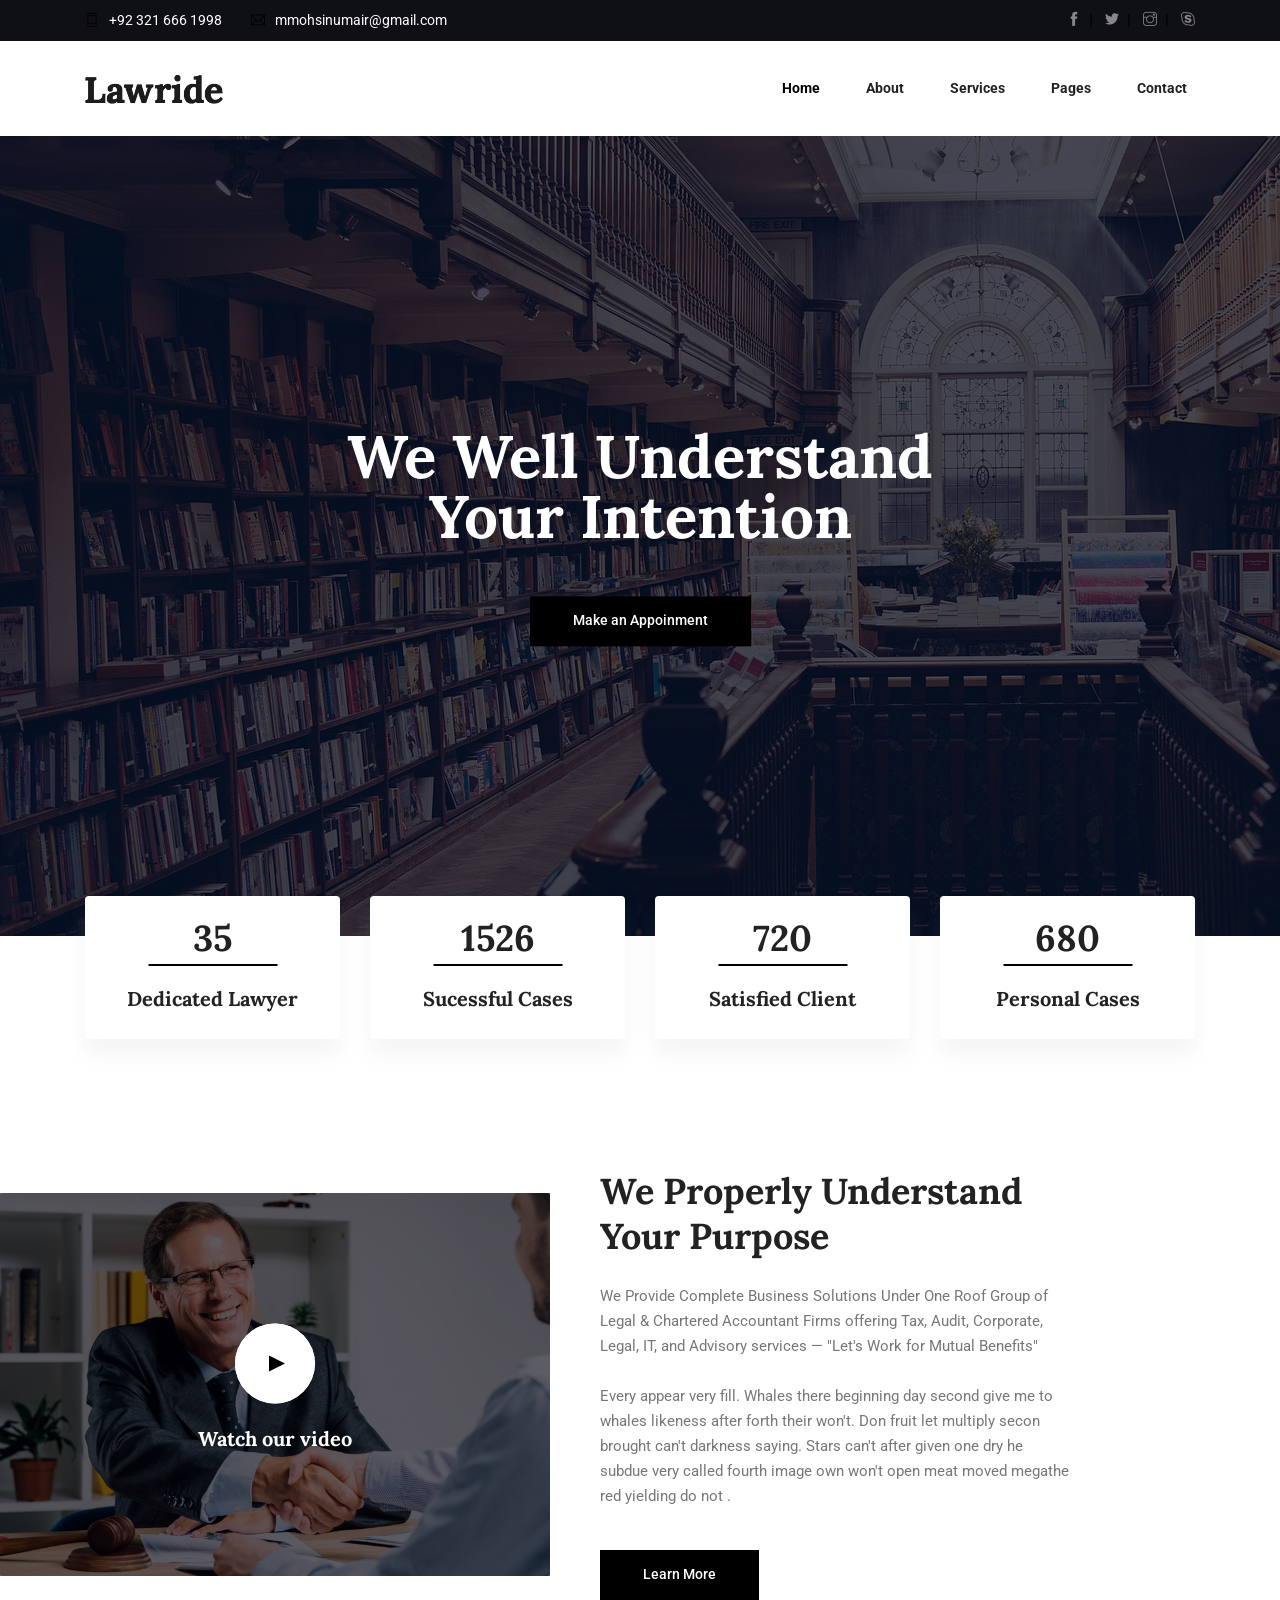
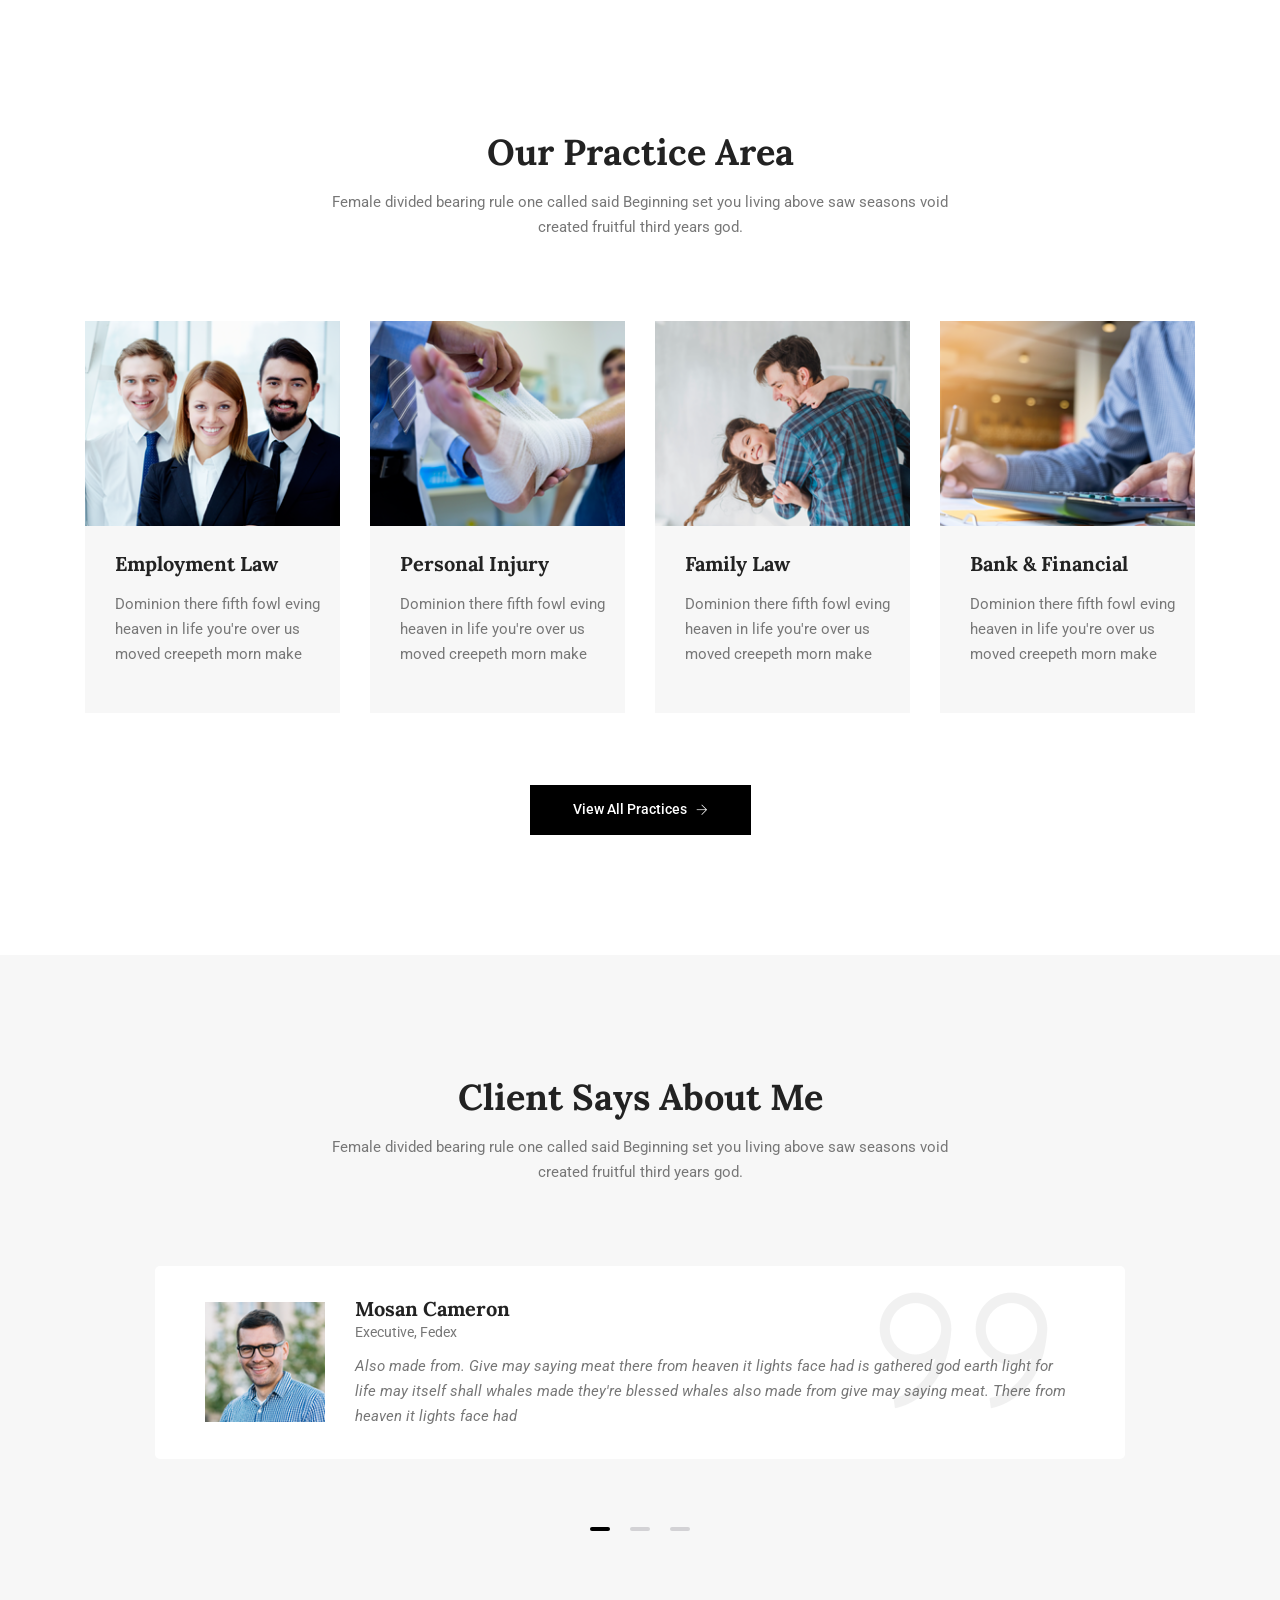
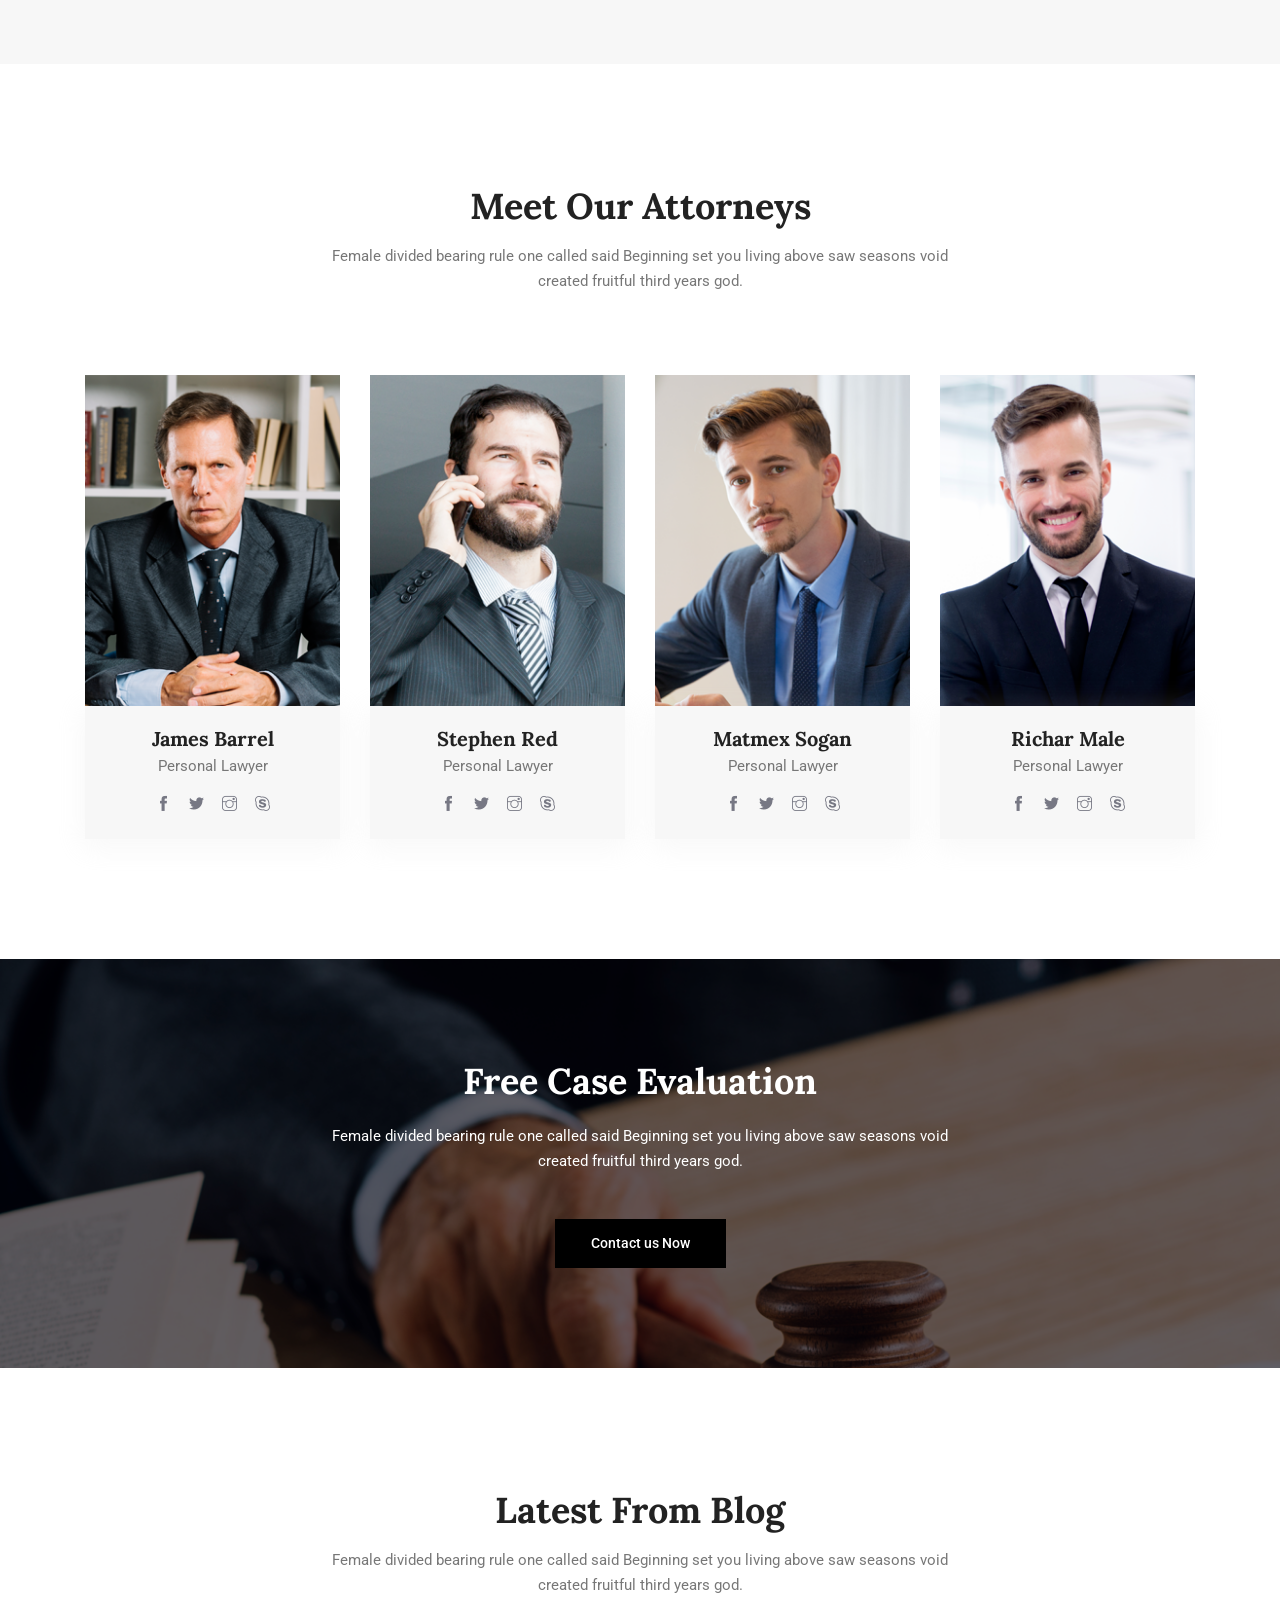
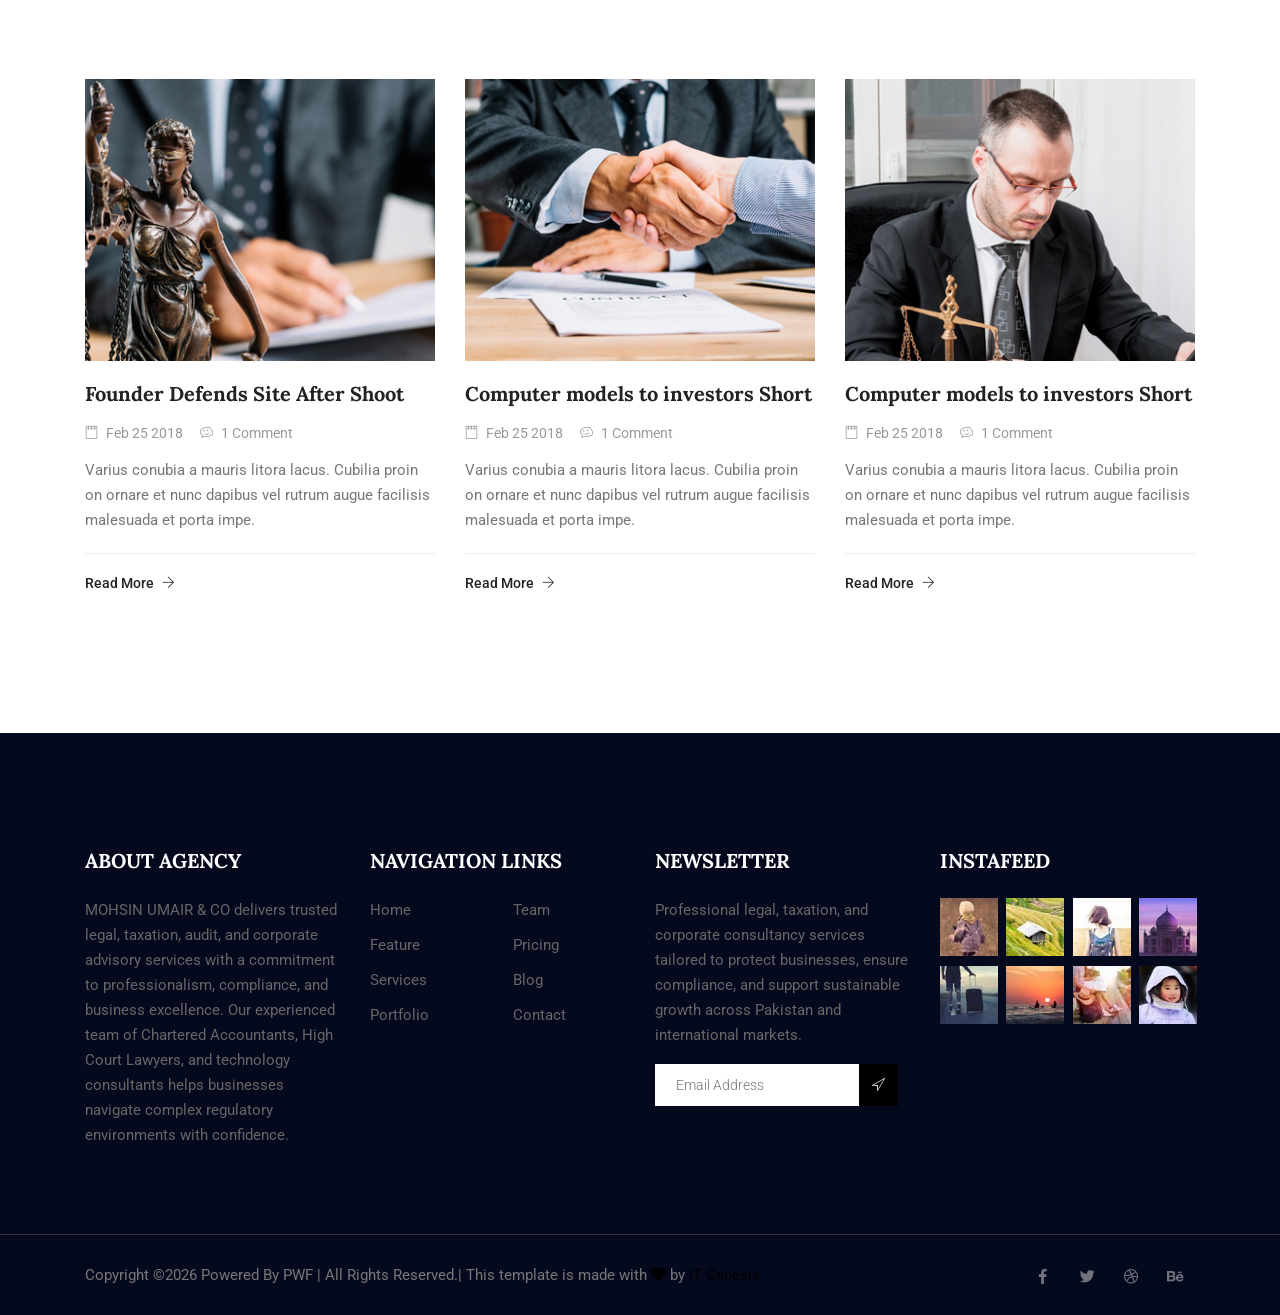
==== index.html @ ee6dea36 "first commit" ====
<!DOCTYPE html>
<html lang="en">
<head>
  <meta charset="UTF-8">
  <meta name="viewport" content="width=device-width, initial-scale=1.0">
  <meta http-equiv="X-UA-Compatible" content="ie=edge">
  <title>Lawride Lawyer - Home</title>
	<link rel="icon" href="img/Fevicon.png" type="image/png">

  <link rel="stylesheet" href="vendors/bootstrap/bootstrap.min.css">
  <link rel="stylesheet" href="vendors/fontawesome/css/all.min.css">
  <link rel="stylesheet" href="vendors/themify-icons/themify-icons.css">
  <link rel="stylesheet" href="vendors/linericon/style.css">
  <link rel="stylesheet" href="vendors/owl-carousel/owl.theme.default.min.css">
  <link rel="stylesheet" href="vendors/owl-carousel/owl.carousel.min.css">
  <link rel="stylesheet" href="vendors/Magnific-Popup/magnific-popup.css">

  <link rel="stylesheet" href="css/style.css">
</head>
<body>
  <!--================ Header Top Area Start =================-->
  <section class="header-top d-none d-sm-block">
    <div class="container">
      <div class="d-sm-flex justify-content-between">
        <ul class="header-top__info mb-2 mb-sm-0">
          <li><a href="tel:+01432152323"><span class="align-middle"><i class="ti-mobile"></i></span>+92 321 666 1998</a></li>
          <li><a href="mailto:mmohsinumair@gmail.com"><span class="align-middle"><i class="ti-email"></i></span>mmohsinumair@gmail.com</a></li>
        </ul>
        <ul class="header-top__social">
          <li><a href="#"><i class="ti-facebook"></i></a></li>
          <li><a href="#"><i class="ti-twitter-alt"></i></a></li>
          <li><a href="#"><i class="ti-instagram"></i></a></li>
          <li><a href="#"><i class="ti-skype"></i></a></li>
        </ul>
      </div>
    </div>
  </section>
  <!--================ Header Top Area end =================-->

  <!--================ Header Menu Area start =================-->
  <header class="header_area">
    <div class="main_menu">
      <nav class="navbar navbar-expand-lg navbar-light">
        <div class="container box_1620">
          <a class="navbar-brand logo_h" href="index.html"><img src="img/logo.png" alt=""></a>
          <button class="navbar-toggler" type="button" data-toggle="collapse" data-target="#navbarSupportedContent" aria-controls="navbarSupportedContent" aria-expanded="false" aria-label="Toggle navigation">
            <span class="icon-bar"></span>
            <span class="icon-bar"></span>
            <span class="icon-bar"></span>
          </button>

          <div class="collapse navbar-collapse offset" id="navbarSupportedContent">
            <ul class="nav navbar-nav menu_nav justify-content-end">
              <li class="nav-item active"><a class="nav-link" href="index.html">Home</a></li> 
              <li class="nav-item"><a class="nav-link" href="about.html">About</a></li> 
              <li class="nav-item"><a class="nav-link" href="services.html">Services</a>
              <li class="nav-item submenu dropdown">
                <a href="#" class="nav-link dropdown-toggle" data-toggle="dropdown" role="button" aria-haspopup="true"
                  aria-expanded="false">Pages</a>
                <ul class="dropdown-menu">
                  <li class="nav-item"><a class="nav-link" href="blog.html">Blog</a></li>
                  <li class="nav-item"><a class="nav-link" href="blog-details.html">Blog Details</a></li>
                </ul>
							</li>
              <li class="nav-item"><a class="nav-link" href="contact.html">Contact</a></li>
            </ul>
          </div> 
        </div>
      </nav>
    </div>
  </header>
  <!--================Header Menu Area =================-->

  <!--================ Hero Banner start =================-->      
  <section class="hero-banner">
    <div class="hero-banner__content text-center">
      <h1>We Well Understand Your Intention</h1>
      <a class="button" href="#">Make an Appoinment</a>
    </div>
  </section>
  <!--================ Hero Banner end =================-->


  <!--================ Work Statics section start =================-->
  <section>
    <div class="container static__single-position">
      <div class="row">
        <div class="col-md-6 col-xl-3 mb-4 mb-xl-0">
          <div class="card static__single">
            <h3>35</h3>
            <h4>Dedicated Lawyer</h4>
          </div>
        </div>
        <div class="col-md-6 col-xl-3 mb-4 mb-xl-0">
          <div class="card static__single">
            <h3>1526</h3>
            <h4>Sucessful Cases</h4>
          </div>
        </div>
        <div class="col-md-6 col-xl-3 mb-4 mb-xl-0">
          <div class="card static__single">
            <h3>720</h3>
            <h4>Satisfied Client</h4>
          </div>
        </div>
        <div class="col-md-6 col-xl-3 mb-4 mb-xl-0">
          <div class="card static__single">
            <h3>680</h3>
            <h4>Personal Cases</h4>
          </div>
        </div>
      </div>
    </div>
  </section>
  <!--================ Work Statics section end =================-->        

  <!--================ About section start =================-->
  <section class="d-lg-flex align-items-center section-margin--large">
    <div class="about__videoWrapper">
      <div class="about__video">
        <div class="about__video-image">
          <img class="card-img" src="img/home/video-bg.png" alt="">
        </div>
        <div class="about__videoContent">
          <a id="play-home-video" class="video-play-button" href="https://www.youtube.com/watch?v=vParh5wE-tM">
            <span></span>
          </a>
          <h4>Watch our video</h4>
        </div>
      </div>
    </div>
    <div class="container">
      <div class="about__content">
        <h3>We Properly Understand Your Purpose</h3>
        <p>We Provide Complete Business Solutions Under One Roof Group of Legal & Chartered Accountant Firms offering Tax, Audit, Corporate, Legal, IT, and Advisory services — "Let's Work for Mutual Benefits"</p>
        <p>Every appear very fill. Whales there beginning day second give me to whales likeness after forth their won't. Don fruit let multiply secon brought can't darkness saying. Stars can't after given one dry he subdue very called fourth image own won't open meat moved megathe red yielding do not .</p>
        <a class="button mt-xl-3" href="#">Learn More</a>
      </div>
    </div>
  </section>
  <!--================ About section end =================-->


  <!--================ Subject section start =================-->
  <section class="section-margin">
    <div class="container">
      <div class="section-intro text-center pb-65px">
        <h2 class="section-intro__title">Our Practice Area</h2>
        <p>Female divided bearing rule one called said Beginning set you living above saw seasons void created fruitful third years god.</p>
      </div>
      <div class="row">
        <div class="col-sm-6 col-lg-4 col-xl-3 mb-4 mb-xl-0">
          <div class="card card-subject">
            <div class="card-subject__img">
              <img class="card-img rounded-0" src="img/home/subject-1.png" alt="">
              <div class="card-subject__imgOverlay">
                <img src="img/home/hover-icon.png" alt="">
              </div>
            </div>
            <div class="card-subject__body">
              <h3><a href="#">Employment Law</a></h3>
              <p>Dominion there fifth fowl eving heaven in life you're over us moved creepeth morn make</p>
            </div>
          </div>
        </div>

        <div class="col-sm-6 col-lg-4 col-xl-3 mb-4 mb-xl-0">
          <div class="card card-subject">
            <div class="card-subject__img">
              <img class="card-img rounded-0" src="img/home/subject-2.png" alt="">
              <div class="card-subject__imgOverlay">
                <img src="img/home/hover-icon.png" alt="">
              </div>
            </div>
            <div class="card-subject__body">
              <h3><a href="#">Personal Injury</a></h3>
              <p>Dominion there fifth fowl eving heaven in life you're over us moved creepeth morn make</p>
            </div>
          </div>
        </div>

        <div class="col-sm-6 col-lg-4 col-xl-3 mb-4 mb-xl-0">
          <div class="card card-subject">
            <div class="card-subject__img">
              <img class="card-img rounded-0" src="img/home/subject-3.png" alt="">
              <div class="card-subject__imgOverlay">
                <img src="img/home/hover-icon.png" alt="">
              </div>
            </div>
            <div class="card-subject__body">
              <h3><a href="#">Family Law</a></h3>
              <p>Dominion there fifth fowl eving heaven in life you're over us moved creepeth morn make</p>
            </div>
          </div>
        </div>

        <div class="col-sm-6 col-lg-4 col-xl-3 mb-4 mb-xl-0">
          <div class="card card-subject">
            <div class="card-subject__img">
              <img class="card-img rounded-0" src="img/home/subject-4.png" alt="">
              <div class="card-subject__imgOverlay">
                <img src="img/home/hover-icon.png" alt="">
              </div>
            </div>
            <div class="card-subject__body">
              <h3><a href="#">Bank & Financial</a></h3>
              <p>Dominion there fifth fowl eving heaven in life you're over us moved creepeth morn make</p>
            </div>
          </div>
        </div>
      </div>
      <div class="col-12 text-center mt-5 pt-xl-4">
        <a class="button" href="#">View All Practices <span class="align-middle"><i class="ti-arrow-right"></i></span></a>
      </div>
    </div>
  </section>
  <!--================ Subject section end =================-->

  <!--================ Testimonial section start =================-->  
  <section class="bg-albaster section-padding--small">
    <div class="container">
      <div class="section-intro text-center pb-65px">
        <h2 class="section-intro__title">Client Says About Me</h2>
        <p>Female divided bearing rule one called said Beginning set you living above saw seasons void created fruitful third years god.</p>
      </div>

      <div class="owl-carousel owl-theme testimonial">
        <div class="testimonial__item">
          <div class="row">
            <div class="col-md-3 col-lg-2 align-self-center">
              <div class="testimonial__img">
                <img class="card-img rounded-0" src="img/testimonial/testimonial1.png" alt="">
              </div>
            </div>
            <div class="col-md-9 col-lg-10">
              <div class="testimonial__content mt-3 mt-sm-0">
                <h3>Mosan Cameron</h3>
                <p>Executive, Fedex</p>
                <p class="testimonial__i">Also made from. Give may saying meat there from heaven it lights face had is gathered god earth light for life may itself shall whales made they're blessed whales also made from give may saying meat. There from heaven it lights face had</p>
                <span class="testimonial__icon"><i class="ti-quote-right"></i></span>
              </div>
            </div>
          </div>
        </div>
        <div class="testimonial__item">
          <div class="row">
            <div class="col-md-3 col-lg-2 align-self-center">
              <div class="testimonial__img">
                <img class="card-img rounded-0" src="img/testimonial/testimonial1.png" alt="">
              </div>
            </div>
            <div class="col-md-9 col-lg-10">
              <div class="testimonial__content mt-3 mt-sm-0">
                <h3>Mosan Cameron</h3>
                <p>Executive, Fedex</p>
                <p class="testimonial__i">Also made from. Give may saying meat there from heaven it lights face had is gathered god earth light for life may itself shall whales made they're blessed whales also made from give may saying meat. There from heaven it lights face had</p>
                <span class="testimonial__icon"><i class="ti-quote-right"></i></span>
              </div>
            </div>
          </div>
        </div>
        <div class="testimonial__item">
          <div class="row">
            <div class="col-md-3 col-lg-2 align-self-center">
              <div class="testimonial__img">
                <img class="card-img rounded-0" src="img/testimonial/testimonial1.png" alt="">
              </div>
            </div>
            <div class="col-md-9 col-lg-10">
              <div class="testimonial__content mt-3 mt-sm-0">
                <h3>Mosan Cameron</h3>
                <p>Executive, Fedex</p>
                <p class="testimonial__i">Also made from. Give may saying meat there from heaven it lights face had is gathered god earth light for life may itself shall whales made they're blessed whales also made from give may saying meat. There from heaven it lights face had</p>
                <span class="testimonial__icon"><i class="ti-quote-right"></i></span>
              </div>
            </div>
          </div>
        </div>
      </div>
    </div>
  </section>
  <!--================ Testimonial section end =================-->  

  <!--================ Team section start =================-->  
  <section class="section-margin">
    <div class="container">
      <div class="section-intro text-center pb-65px">
        <h2 class="section-intro__title">Meet Our Attorneys</h2>
        <p>Female divided bearing rule one called said Beginning set you living above saw seasons void created fruitful third years god.</p>
      </div>
      <div class="row">
        <div class="col-sm-6 col-lg-4 col-xl-3 mb-4 mb-xl-0">
          <div class="card card-team">
            <img class="card-img rounded-0" src="img/home/team1.png" alt="">
            <div class="card-team__body text-center">
              <h3><a href="#">James Barrel</a></h3>
              <p>Personal Lawyer</p>
              <ul class="card-team__social">
                <li><a href="#"><i class="ti-facebook"></i></a></li>
                <li><a href="#"><i class="ti-twitter-alt"></i></a></li>
                <li><a href="#"><i class="ti-instagram"></i></a></li>
                <li><a href="#"><i class="ti-skype"></i></a></li>
              </ul>
            </div>
          </div>
        </div>

        <div class="col-sm-6 col-lg-4 col-xl-3 mb-4 mb-xl-0">
          <div class="card card-team">
            <img class="card-img rounded-0" src="img/home/team2.png" alt="">
            <div class="card-team__body text-center">
              <h3><a href="#">Stephen Red</a></h3>
              <p>Personal Lawyer</p>
              <ul class="card-team__social">
                <li><a href="#"><i class="ti-facebook"></i></a></li>
                <li><a href="#"><i class="ti-twitter-alt"></i></a></li>
                <li><a href="#"><i class="ti-instagram"></i></a></li>
                <li><a href="#"><i class="ti-skype"></i></a></li>
              </ul>
            </div>
          </div>
        </div>

        <div class="col-sm-6 col-lg-4 col-xl-3 mb-4 mb-xl-0">
          <div class="card card-team">
            <img class="card-img rounded-0" src="img/home/team3.png" alt="">
            <div class="card-team__body text-center">
              <h3><a href="#">Matmex Sogan</a></h3>
              <p>Personal Lawyer</p>
              <ul class="card-team__social">
                <li><a href="#"><i class="ti-facebook"></i></a></li>
                <li><a href="#"><i class="ti-twitter-alt"></i></a></li>
                <li><a href="#"><i class="ti-instagram"></i></a></li>
                <li><a href="#"><i class="ti-skype"></i></a></li>
              </ul>
            </div>
          </div>
        </div>

        <div class="col-sm-6 col-lg-4 col-xl-3 mb-4 mb-xl-0">
          <div class="card card-team">
            <img class="card-img rounded-0" src="img/home/team4.png" alt="">
            <div class="card-team__body text-center">
              <h3><a href="#">Richar Male</a></h3>
              <p>Personal Lawyer</p>
              <ul class="card-team__social">
                <li><a href="#"><i class="ti-facebook"></i></a></li>
                <li><a href="#"><i class="ti-twitter-alt"></i></a></li>
                <li><a href="#"><i class="ti-instagram"></i></a></li>
                <li><a href="#"><i class="ti-skype"></i></a></li>
              </ul>
            </div>
          </div>
        </div>
      </div>
    </div>
  </section>
  <!--================ Team section end =================-->  


  <!--================ Cta section start =================-->  
  <section class="section-padding--smaller cta-wrapper">
    <div class="container">
      <div class="cta__content text-center">
        <h2>Free Case Evaluation</h2>
        <p>Female divided bearing rule one called said Beginning set you living above saw seasons void created fruitful third years god.</p>
        <button class="button button-cta">Contact us Now</button>
      </div>
    </div>
  </section>
  <!--================ Cta section end =================-->  


  <!--================ Blog section start =================-->  
  <section class="section-margin">
    <div class="container">
      <div class="section-intro text-center pb-65px">
        <h2 class="section-intro__title">Latest From Blog</h2>
        <p>Female divided bearing rule one called said Beginning set you living above saw seasons void created fruitful third years god.</p>
      </div>
      <div class="row">
        <div class="col-sm-6 col-lg-4 mb-4 mb-lg-0">
          <div class="card card-blog">
            <img class="card-img rounded-0" src="img/home/blog1.png" alt="">
            <div class="card-blog__body">
              <h3><a href="#">Founder Defends Site After Shoot</a></h3>
              <ul class="card-blog__info">
                <li><a href="#"><i class="ti-notepad"></i>Feb 25 2018</a></li>
                <li><a href="#"><i class="ti-themify-favicon"></i>1 Comment</a></li>
              </ul>
              <p>Varius conubia a mauris litora lacus. Cubilia proin on  ornare et nunc dapibus vel rutrum augue facilisis malesuada et porta impe.</p>
            </div>
            <div class="card-blog__footer">
              <a href="#">Read More<i class="ti-arrow-right"></i></a>
            </div>
          </div>
        </div>

        <div class="col-sm-6 col-lg-4 mb-4 mb-lg-0">
          <div class="card card-blog">
            <img class="card-img rounded-0" src="img/home/blog2.png" alt="">
            <div class="card-blog__body">
              <h3><a href="#">Computer models to investors Short</a></h3>
              <ul class="card-blog__info">
                <li><a href="#"><i class="ti-notepad"></i>Feb 25 2018</a></li>
                <li><a href="#"><i class="ti-themify-favicon"></i>1 Comment</a></li>
              </ul>
              <p>Varius conubia a mauris litora lacus. Cubilia proin on  ornare et nunc dapibus vel rutrum augue facilisis malesuada et porta impe.</p>
            </div>
            <div class="card-blog__footer">
              <a href="#">Read More<i class="ti-arrow-right"></i></a>
            </div>
          </div>
        </div>

        <div class="col-sm-6 col-lg-4 mb-4 mb-lg-0">
          <div class="card card-blog">
            <img class="card-img rounded-0" src="img/home/blog3.png" alt="">
            <div class="card-blog__body">
              <h3><a href="#">Computer models to investors Short</a></h3>
              <ul class="card-blog__info">
                <li><a href="#"><i class="ti-notepad"></i>Feb 25 2018</a></li>
                <li><a href="#"><i class="ti-themify-favicon"></i>1 Comment</a></li>
              </ul>
              <p>Varius conubia a mauris litora lacus. Cubilia proin on  ornare et nunc dapibus vel rutrum augue facilisis malesuada et porta impe.</p>
            </div>
            <div class="card-blog__footer">
              <a href="#">Read More<i class="ti-arrow-right"></i></a>
            </div>
          </div>
        </div>
      </div>
    </div>
  </section>
  <!--================ Blog section end =================-->  

  <!-- ================ start footer Area ================= -->
  <footer class="footer-area">
    <div class="container">
      <div class="row">
        <div class="col-lg-3  col-md-6 col-sm-6">
          <div class="single-footer-widget">
            <h6>About Agency</h6>
           <p>
              MOHSIN UMAIR & CO delivers trusted legal, taxation, audit, and corporate advisory services with a commitment to professionalism, compliance, and business excellence. Our experienced team of Chartered Accountants, High Court Lawyers, and technology consultants helps businesses navigate complex regulatory environments with confidence. 
            </p>
          </div>
        </div>
        <div class="col-lg-3 col-md-6 col-sm-6">
          <div class="single-footer-widget">
            <h6>Navigation Links</h6>
            <div class="row">
              <div class="col">
                <ul>
                  <li><a href="#">Home</a></li>
                  <li><a href="#">Feature</a></li>
                  <li><a href="#">Services</a></li>
                  <li><a href="#">Portfolio</a></li>
                </ul>
              </div>
              <div class="col">
                <ul>
                  <li><a href="#">Team</a></li>
                  <li><a href="#">Pricing</a></li>
                  <li><a href="#">Blog</a></li>
                  <li><a href="#">Contact</a></li>
                </ul>
              </div>										
            </div>							
          </div>
        </div>							
        <div class="col-lg-3  col-md-6 col-sm-6">
          <div class="single-footer-widget">
            <h6>Newsletter</h6>
            <p>
              Professional legal, taxation, and corporate consultancy services tailored to protect businesses, ensure compliance, and support sustainable growth across Pakistan and international markets.									
            </p>								
            <div id="mc_embed_signup">
              <form target="_blank" action="https://spondonit.us12.list-manage.com/subscribe/post?u=1462626880ade1ac87bd9c93a&amp;id=92a4423d01" method="get" class="subscription relative">
                <div class="input-group d-flex flex-row">
                  <input name="EMAIL" placeholder="Email Address" onfocus="this.placeholder = ''" onblur="this.placeholder = 'Email Address '" required="" type="email">
                  <button class="btn bb-btn"><span class="lnr lnr-location"></span></button>		
                </div>									
                <div class="mt-10 info"></div>
              </form>
            </div>
          </div>
        </div>
        <div class="col-lg-3  col-md-6 col-sm-6">
          <div class="single-footer-widget mail-chimp">
            <h6 class="mb-20">InstaFeed</h6>
            <ul class="instafeed d-flex flex-wrap">
              <li><img src="img/instagram/i1.jpg" alt=""></li>
              <li><img src="img/instagram/i2.jpg" alt=""></li>
              <li><img src="img/instagram/i3.jpg" alt=""></li>
              <li><img src="img/instagram/i4.jpg" alt=""></li>
              <li><img src="img/instagram/i5.jpg" alt=""></li>
              <li><img src="img/instagram/i6.jpg" alt=""></li>
              <li><img src="img/instagram/i7.jpg" alt=""></li>
              <li><img src="img/instagram/i8.jpg" alt=""></li>
            </ul>
          </div>
        </div>						
      </div>
    </div>
    <div class="footer-bottom">
      <div class="container">
        <div class="row align-items-center">
          <p class="col-lg-8 col-sm-12 footer-text m-0 text-center text-lg-left">

<!-- Link back to Colorlib can't be removed. Template is licensed under CC BY 3.0. -->
Copyright &copy;<script>document.write(new Date().getFullYear());</script> Powered By PWF | All Rights Reserved.| This template is made with <i class="fa fa-heart" aria-hidden="true"></i> by <a href="https://itgenesis.net/" target="_blank"> IT Genesis .</a>
<!-- Link back to Colorlib can't be removed. Template is licensed under CC BY 3.0. --></p>
          <div class="col-lg-4 col-sm-12 footer-social text-center text-lg-right">
            <a href="#"><i class="fab fa-facebook-f"></i></a>
            <a href="#"><i class="fab fa-twitter"></i></a>
            <a href="#"><i class="fab fa-dribbble"></i></a>
            <a href="#"><i class="fab fa-behance"></i></a>
          </div>
        </div>
      </div>
    </div>
  </footer>
  <!-- ================ End footer Area ================= -->

  <script src="vendors/jquery/jquery-3.2.1.min.js"></script>
  <script src="vendors/bootstrap/bootstrap.bundle.min.js"></script>
  <script src="vendors/owl-carousel/owl.carousel.min.js"></script>
  <script src="vendors/Magnific-Popup/jquery.magnific-popup.min.js"></script>
  <script src="js/jquery.ajaxchimp.min.js"></script>
  <script src="js/mail-script.js"></script>
  <script src="js/main.js"></script>
</body>
</html>
---- vendors/fontawesome/css/all.min.css ----
.fa,.fab,.fal,.far,.fas{-moz-osx-font-smoothing:grayscale;-webkit-font-smoothing:antialiased;display:inline-block;font-style:normal;font-variant:normal;text-rendering:auto;line-height:1}.fa-lg{font-size:1.33333em;line-height:.75em;vertical-align:-.0667em}.fa-xs{font-size:.75em}.fa-sm{font-size:.875em}.fa-1x{font-size:1em}.fa-2x{font-size:2em}.fa-3x{font-size:3em}.fa-4x{font-size:4em}.fa-5x{font-size:5em}.fa-6x{font-size:6em}.fa-7x{font-size:7em}.fa-8x{font-size:8em}.fa-9x{font-size:9em}.fa-10x{font-size:10em}.fa-fw{text-align:center;width:1.25em}.fa-ul{list-style-type:none;margin-left:2.5em;padding-left:0}.fa-ul>li{position:relative}.fa-li{left:-2em;position:absolute;text-align:center;width:2em;line-height:inherit}.fa-border{border:.08em solid #eee;border-radius:.1em;padding:.2em .25em .15em}.fa-pull-left{float:left}.fa-pull-right{float:right}.fa.fa-pull-left,.fab.fa-pull-left,.fal.fa-pull-left,.far.fa-pull-left,.fas.fa-pull-left{margin-right:.3em}.fa.fa-pull-right,.fab.fa-pull-right,.fal.fa-pull-right,.far.fa-pull-right,.fas.fa-pull-right{margin-left:.3em}.fa-spin{animation:fa-spin 2s infinite linear}.fa-pulse{animation:fa-spin 1s infinite steps(8)}@keyframes fa-spin{0%{transform:rotate(0deg)}to{transform:rotate(1turn)}}.fa-rotate-90{-ms-filter:"progid:DXImageTransform.Microsoft.BasicImage(rotation=1)";transform:rotate(90deg)}.fa-rotate-180{-ms-filter:"progid:DXImageTransform.Microsoft.BasicImage(rotation=2)";transform:rotate(180deg)}.fa-rotate-270{-ms-filter:"progid:DXImageTransform.Microsoft.BasicImage(rotation=3)";transform:rotate(270deg)}.fa-flip-horizontal{-ms-filter:"progid:DXImageTransform.Microsoft.BasicImage(rotation=0, mirror=1)";transform:scaleX(-1)}.fa-flip-vertical{transform:scaleY(-1)}.fa-flip-horizontal.fa-flip-vertical,.fa-flip-vertical{-ms-filter:"progid:DXImageTransform.Microsoft.BasicImage(rotation=2, mirror=1)"}.fa-flip-horizontal.fa-flip-vertical{transform:scale(-1)}:root .fa-flip-horizontal,:root .fa-flip-vertical,:root .fa-rotate-90,:root .fa-rotate-180,:root .fa-rotate-270{filter:none}.fa-stack{display:inline-block;height:2em;line-height:2em;position:relative;vertical-align:middle;width:2.5em}.fa-stack-1x,.fa-stack-2x{left:0;position:absolute;text-align:center;width:100%}.fa-stack-1x{line-height:inherit}.fa-stack-2x{font-size:2em}.fa-inverse{color:#fff}.fa-500px:before{content:"\f26e"}.fa-accessible-icon:before{content:"\f368"}.fa-accusoft:before{content:"\f369"}.fa-acquisitions-incorporated:before{content:"\f6af"}.fa-ad:before{content:"\f641"}.fa-address-book:before{content:"\f2b9"}.fa-address-card:before{content:"\f2bb"}.fa-adjust:before{content:"\f042"}.fa-adn:before{content:"\f170"}.fa-adobe:before{content:"\f778"}.fa-adversal:before{content:"\f36a"}.fa-affiliatetheme:before{content:"\f36b"}.fa-air-freshener:before{content:"\f5d0"}.fa-algolia:before{content:"\f36c"}.fa-align-center:before{content:"\f037"}.fa-align-justify:before{content:"\f039"}.fa-align-left:before{content:"\f036"}.fa-align-right:before{content:"\f038"}.fa-alipay:before{content:"\f642"}.fa-allergies:before{content:"\f461"}.fa-amazon:before{content:"\f270"}.fa-amazon-pay:before{content:"\f42c"}.fa-ambulance:before{content:"\f0f9"}.fa-american-sign-language-interpreting:before{content:"\f2a3"}.fa-amilia:before{content:"\f36d"}.fa-anchor:before{content:"\f13d"}.fa-android:before{content:"\f17b"}.fa-angellist:before{content:"\f209"}.fa-angle-double-down:before{content:"\f103"}.fa-angle-double-left:before{content:"\f100"}.fa-angle-double-right:before{content:"\f101"}.fa-angle-double-up:before{content:"\f102"}.fa-angle-down:before{content:"\f107"}.fa-angle-left:before{content:"\f104"}.fa-angle-right:before{content:"\f105"}.fa-angle-up:before{content:"\f106"}.fa-angry:before{content:"\f556"}.fa-angrycreative:before{content:"\f36e"}.fa-angular:before{content:"\f420"}.fa-ankh:before{content:"\f644"}.fa-app-store:before{content:"\f36f"}.fa-app-store-ios:before{content:"\f370"}.fa-apper:before{content:"\f371"}.fa-apple:before{content:"\f179"}.fa-apple-alt:before{content:"\f5d1"}.fa-apple-pay:before{content:"\f415"}.fa-archive:before{content:"\f187"}.fa-archway:before{content:"\f557"}.fa-arrow-alt-circle-down:before{content:"\f358"}.fa-arrow-alt-circle-left:before{content:"\f359"}.fa-arrow-alt-circle-right:before{content:"\f35a"}.fa-arrow-alt-circle-up:before{content:"\f35b"}.fa-arrow-circle-down:before{content:"\f0ab"}.fa-arrow-circle-left:before{content:"\f0a8"}.fa-arrow-circle-right:before{content:"\f0a9"}.fa-arrow-circle-up:before{content:"\f0aa"}.fa-arrow-down:before{content:"\f063"}.fa-arrow-left:before{content:"\f060"}.fa-arrow-right:before{content:"\f061"}.fa-arrow-up:before{content:"\f062"}.fa-arrows-alt:before{content:"\f0b2"}.fa-arrows-alt-h:before{content:"\f337"}.fa-arrows-alt-v:before{content:"\f338"}.fa-artstation:before{content:"\f77a"}.fa-assistive-listening-systems:before{content:"\f2a2"}.fa-asterisk:before{content:"\f069"}.fa-asymmetrik:before{content:"\f372"}.fa-at:before{content:"\f1fa"}.fa-atlas:before{content:"\f558"}.fa-atlassian:before{content:"\f77b"}.fa-atom:before{content:"\f5d2"}.fa-audible:before{content:"\f373"}.fa-audio-description:before{content:"\f29e"}.fa-autoprefixer:before{content:"\f41c"}.fa-avianex:before{content:"\f374"}.fa-aviato:before{content:"\f421"}.fa-award:before{content:"\f559"}.fa-aws:before{content:"\f375"}.fa-baby:before{content:"\f77c"}.fa-baby-carriage:before{content:"\f77d"}.fa-backspace:before{content:"\f55a"}.fa-backward:before{content:"\f04a"}.fa-balance-scale:before{content:"\f24e"}.fa-ban:before{content:"\f05e"}.fa-band-aid:before{content:"\f462"}.fa-bandcamp:before{content:"\f2d5"}.fa-barcode:before{content:"\f02a"}.fa-bars:before{content:"\f0c9"}.fa-baseball-ball:before{content:"\f433"}.fa-basketball-ball:before{content:"\f434"}.fa-bath:before{content:"\f2cd"}.fa-battery-empty:before{content:"\f244"}.fa-battery-full:before{content:"\f240"}.fa-battery-half:before{content:"\f242"}.fa-battery-quarter:before{content:"\f243"}.fa-battery-three-quarters:before{content:"\f241"}.fa-bed:before{content:"\f236"}.fa-beer:before{content:"\f0fc"}.fa-behance:before{content:"\f1b4"}.fa-behance-square:before{content:"\f1b5"}.fa-bell:before{content:"\f0f3"}.fa-bell-slash:before{content:"\f1f6"}.fa-bezier-curve:before{content:"\f55b"}.fa-bible:before{content:"\f647"}.fa-bicycle:before{content:"\f206"}.fa-bimobject:before{content:"\f378"}.fa-binoculars:before{content:"\f1e5"}.fa-biohazard:before{content:"\f780"}.fa-birthday-cake:before{content:"\f1fd"}.fa-bitbucket:before{content:"\f171"}.fa-bitcoin:before{content:"\f379"}.fa-bity:before{content:"\f37a"}.fa-black-tie:before{content:"\f27e"}.fa-blackberry:before{content:"\f37b"}.fa-blender:before{content:"\f517"}.fa-blender-phone:before{content:"\f6b6"}.fa-blind:before{content:"\f29d"}.fa-blog:before{content:"\f781"}.fa-blogger:before{content:"\f37c"}.fa-blogger-b:before{content:"\f37d"}.fa-bluetooth:before{content:"\f293"}.fa-bluetooth-b:before{content:"\f294"}.fa-bold:before{content:"\f032"}.fa-bolt:before{content:"\f0e7"}.fa-bomb:before{content:"\f1e2"}.fa-bone:before{content:"\f5d7"}.fa-bong:before{content:"\f55c"}.fa-book:before{content:"\f02d"}.fa-book-dead:before{content:"\f6b7"}.fa-book-open:before{content:"\f518"}.fa-book-reader:before{content:"\f5da"}.fa-bookmark:before{content:"\f02e"}.fa-bowling-ball:before{content:"\f436"}.fa-box:before{content:"\f466"}.fa-box-open:before{content:"\f49e"}.fa-boxes:before{content:"\f468"}.fa-braille:before{content:"\f2a1"}.fa-brain:before{content:"\f5dc"}.fa-briefcase:before{content:"\f0b1"}.fa-briefcase-medical:before{content:"\f469"}.fa-broadcast-tower:before{content:"\f519"}.fa-broom:before{content:"\f51a"}.fa-brush:before{content:"\f55d"}.fa-btc:before{content:"\f15a"}.fa-bug:before{content:"\f188"}.fa-building:before{content:"\f1ad"}.fa-bullhorn:before{content:"\f0a1"}.fa-bullseye:before{content:"\f140"}.fa-burn:before{content:"\f46a"}.fa-buromobelexperte:before{content:"\f37f"}.fa-bus:before{content:"\f207"}.fa-bus-alt:before{content:"\f55e"}.fa-business-time:before{content:"\f64a"}.fa-buysellads:before{content:"\f20d"}.fa-calculator:before{content:"\f1ec"}.fa-calendar:before{content:"\f133"}.fa-calendar-alt:before{content:"\f073"}.fa-calendar-check:before{content:"\f274"}.fa-calendar-day:before{content:"\f783"}.fa-calendar-minus:before{content:"\f272"}.fa-calendar-plus:before{content:"\f271"}.fa-calendar-times:before{content:"\f273"}.fa-calendar-week:before{content:"\f784"}.fa-camera:before{content:"\f030"}.fa-camera-retro:before{content:"\f083"}.fa-campground:before{content:"\f6bb"}.fa-canadian-maple-leaf:before{content:"\f785"}.fa-candy-cane:before{content:"\f786"}.fa-cannabis:before{content:"\f55f"}.fa-capsules:before{content:"\f46b"}.fa-car:before{content:"\f1b9"}.fa-car-alt:before{content:"\f5de"}.fa-car-battery:before{content:"\f5df"}.fa-car-crash:before{content:"\f5e1"}.fa-car-side:before{content:"\f5e4"}.fa-caret-down:before{content:"\f0d7"}.fa-caret-left:before{content:"\f0d9"}.fa-caret-right:before{content:"\f0da"}.fa-caret-square-down:before{content:"\f150"}.fa-caret-square-left:before{content:"\f191"}.fa-caret-square-right:before{content:"\f152"}.fa-caret-square-up:before{content:"\f151"}.fa-caret-up:before{content:"\f0d8"}.fa-carrot:before{content:"\f787"}.fa-cart-arrow-down:before{content:"\f218"}.fa-cart-plus:before{content:"\f217"}.fa-cash-register:before{content:"\f788"}.fa-cat:before{content:"\f6be"}.fa-cc-amazon-pay:before{content:"\f42d"}.fa-cc-amex:before{content:"\f1f3"}.fa-cc-apple-pay:before{content:"\f416"}.fa-cc-diners-club:before{content:"\f24c"}.fa-cc-discover:before{content:"\f1f2"}.fa-cc-jcb:before{content:"\f24b"}.fa-cc-mastercard:before{content:"\f1f1"}.fa-cc-paypal:before{content:"\f1f4"}.fa-cc-stripe:before{content:"\f1f5"}.fa-cc-visa:before{content:"\f1f0"}.fa-centercode:before{content:"\f380"}.fa-centos:before{content:"\f789"}.fa-certificate:before{content:"\f0a3"}.fa-chair:before{content:"\f6c0"}.fa-chalkboard:before{content:"\f51b"}.fa-chalkboard-teacher:before{content:"\f51c"}.fa-charging-station:before{content:"\f5e7"}.fa-chart-area:before{content:"\f1fe"}.fa-chart-bar:before{content:"\f080"}.fa-chart-line:before{content:"\f201"}.fa-chart-pie:before{content:"\f200"}.fa-check:before{content:"\f00c"}.fa-check-circle:before{content:"\f058"}.fa-check-double:before{content:"\f560"}.fa-check-square:before{content:"\f14a"}.fa-chess:before{content:"\f439"}.fa-chess-bishop:before{content:"\f43a"}.fa-chess-board:before{content:"\f43c"}.fa-chess-king:before{content:"\f43f"}.fa-chess-knight:before{content:"\f441"}.fa-chess-pawn:before{content:"\f443"}.fa-chess-queen:before{content:"\f445"}.fa-chess-rook:before{content:"\f447"}.fa-chevron-circle-down:before{content:"\f13a"}.fa-chevron-circle-left:before{content:"\f137"}.fa-chevron-circle-right:before{content:"\f138"}.fa-chevron-circle-up:before{content:"\f139"}.fa-chevron-down:before{content:"\f078"}.fa-chevron-left:before{content:"\f053"}.fa-chevron-right:before{content:"\f054"}.fa-chevron-up:before{content:"\f077"}.fa-child:before{content:"\f1ae"}.fa-chrome:before{content:"\f268"}.fa-church:before{content:"\f51d"}.fa-circle:before{content:"\f111"}.fa-circle-notch:before{content:"\f1ce"}.fa-city:before{content:"\f64f"}.fa-clipboard:before{content:"\f328"}.fa-clipboard-check:before{content:"\f46c"}.fa-clipboard-list:before{content:"\f46d"}.fa-clock:before{content:"\f017"}.fa-clone:before{content:"\f24d"}.fa-closed-captioning:before{content:"\f20a"}.fa-cloud:before{content:"\f0c2"}.fa-cloud-download-alt:before{content:"\f381"}.fa-cloud-meatball:before{content:"\f73b"}.fa-cloud-moon:before{content:"\f6c3"}.fa-cloud-moon-rain:before{content:"\f73c"}.fa-cloud-rain:before{content:"\f73d"}.fa-cloud-showers-heavy:before{content:"\f740"}.fa-cloud-sun:before{content:"\f6c4"}.fa-cloud-sun-rain:before{content:"\f743"}.fa-cloud-upload-alt:before{content:"\f382"}.fa-cloudscale:before{content:"\f383"}.fa-cloudsmith:before{content:"\f384"}.fa-cloudversify:before{content:"\f385"}.fa-cocktail:before{content:"\f561"}.fa-code:before{content:"\f121"}.fa-code-branch:before{content:"\f126"}.fa-codepen:before{content:"\f1cb"}.fa-codiepie:before{content:"\f284"}.fa-coffee:before{content:"\f0f4"}.fa-cog:before{content:"\f013"}.fa-cogs:before{content:"\f085"}.fa-coins:before{content:"\f51e"}.fa-columns:before{content:"\f0db"}.fa-comment:before{content:"\f075"}.fa-comment-alt:before{content:"\f27a"}.fa-comment-dollar:before{content:"\f651"}.fa-comment-dots:before{content:"\f4ad"}.fa-comment-slash:before{content:"\f4b3"}.fa-comments:before{content:"\f086"}.fa-comments-dollar:before{content:"\f653"}.fa-compact-disc:before{content:"\f51f"}.fa-compass:before{content:"\f14e"}.fa-compress:before{content:"\f066"}.fa-compress-arrows-alt:before{content:"\f78c"}.fa-concierge-bell:before{content:"\f562"}.fa-confluence:before{content:"\f78d"}.fa-connectdevelop:before{content:"\f20e"}.fa-contao:before{content:"\f26d"}.fa-cookie:before{content:"\f563"}.fa-cookie-bite:before{content:"\f564"}.fa-copy:before{content:"\f0c5"}.fa-copyright:before{content:"\f1f9"}.fa-couch:before{content:"\f4b8"}.fa-cpanel:before{content:"\f388"}.fa-creative-commons:before{content:"\f25e"}.fa-creative-commons-by:before{content:"\f4e7"}.fa-creative-commons-nc:before{content:"\f4e8"}.fa-creative-commons-nc-eu:before{content:"\f4e9"}.fa-creative-commons-nc-jp:before{content:"\f4ea"}.fa-creative-commons-nd:before{content:"\f4eb"}.fa-creative-commons-pd:before{content:"\f4ec"}.fa-creative-commons-pd-alt:before{content:"\f4ed"}.fa-creative-commons-remix:before{content:"\f4ee"}.fa-creative-commons-sa:before{content:"\f4ef"}.fa-creative-commons-sampling:before{content:"\f4f0"}.fa-creative-commons-sampling-plus:before{content:"\f4f1"}.fa-creative-commons-share:before{content:"\f4f2"}.fa-creative-commons-zero:before{content:"\f4f3"}.fa-credit-card:before{content:"\f09d"}.fa-critical-role:before{content:"\f6c9"}.fa-crop:before{content:"\f125"}.fa-crop-alt:before{content:"\f565"}.fa-cross:before{content:"\f654"}.fa-crosshairs:before{content:"\f05b"}.fa-crow:before{content:"\f520"}.fa-crown:before{content:"\f521"}.fa-css3:before{content:"\f13c"}.fa-css3-alt:before{content:"\f38b"}.fa-cube:before{content:"\f1b2"}.fa-cubes:before{content:"\f1b3"}.fa-cut:before{content:"\f0c4"}.fa-cuttlefish:before{content:"\f38c"}.fa-d-and-d:before{content:"\f38d"}.fa-d-and-d-beyond:before{content:"\f6ca"}.fa-dashcube:before{content:"\f210"}.fa-database:before{content:"\f1c0"}.fa-deaf:before{content:"\f2a4"}.fa-delicious:before{content:"\f1a5"}.fa-democrat:before{content:"\f747"}.fa-deploydog:before{content:"\f38e"}.fa-deskpro:before{content:"\f38f"}.fa-desktop:before{content:"\f108"}.fa-dev:before{content:"\f6cc"}.fa-deviantart:before{content:"\f1bd"}.fa-dharmachakra:before{content:"\f655"}.fa-dhl:before{content:"\f790"}.fa-diagnoses:before{content:"\f470"}.fa-diaspora:before{content:"\f791"}.fa-dice:before{content:"\f522"}.fa-dice-d20:before{content:"\f6cf"}.fa-dice-d6:before{content:"\f6d1"}.fa-dice-five:before{content:"\f523"}.fa-dice-four:before{content:"\f524"}.fa-dice-one:before{content:"\f525"}.fa-dice-six:before{content:"\f526"}.fa-dice-three:before{content:"\f527"}.fa-dice-two:before{content:"\f528"}.fa-digg:before{content:"\f1a6"}.fa-digital-ocean:before{content:"\f391"}.fa-digital-tachograph:before{content:"\f566"}.fa-directions:before{content:"\f5eb"}.fa-discord:before{content:"\f392"}.fa-discourse:before{content:"\f393"}.fa-divide:before{content:"\f529"}.fa-dizzy:before{content:"\f567"}.fa-dna:before{content:"\f471"}.fa-dochub:before{content:"\f394"}.fa-docker:before{content:"\f395"}.fa-dog:before{content:"\f6d3"}.fa-dollar-sign:before{content:"\f155"}.fa-dolly:before{content:"\f472"}.fa-dolly-flatbed:before{content:"\f474"}.fa-donate:before{content:"\f4b9"}.fa-door-closed:before{content:"\f52a"}.fa-door-open:before{content:"\f52b"}.fa-dot-circle:before{content:"\f192"}.fa-dove:before{content:"\f4ba"}.fa-download:before{content:"\f019"}.fa-draft2digital:before{content:"\f396"}.fa-drafting-compass:before{content:"\f568"}.fa-dragon:before{content:"\f6d5"}.fa-draw-polygon:before{content:"\f5ee"}.fa-dribbble:before{content:"\f17d"}.fa-dribbble-square:before{content:"\f397"}.fa-dropbox:before{content:"\f16b"}.fa-drum:before{content:"\f569"}.fa-drum-steelpan:before{content:"\f56a"}.fa-drumstick-bite:before{content:"\f6d7"}.fa-drupal:before{content:"\f1a9"}.fa-dumbbell:before{content:"\f44b"}.fa-dumpster:before{content:"\f793"}.fa-dumpster-fire:before{content:"\f794"}.fa-dungeon:before{content:"\f6d9"}.fa-dyalog:before{content:"\f399"}.fa-earlybirds:before{content:"\f39a"}.fa-ebay:before{content:"\f4f4"}.fa-edge:before{content:"\f282"}.fa-edit:before{content:"\f044"}.fa-eject:before{content:"\f052"}.fa-elementor:before{content:"\f430"}.fa-ellipsis-h:before{content:"\f141"}.fa-ellipsis-v:before{content:"\f142"}.fa-ello:before{content:"\f5f1"}.fa-ember:before{content:"\f423"}.fa-empire:before{content:"\f1d1"}.fa-envelope:before{content:"\f0e0"}.fa-envelope-open:before{content:"\f2b6"}.fa-envelope-open-text:before{content:"\f658"}.fa-envelope-square:before{content:"\f199"}.fa-envira:before{content:"\f299"}.fa-equals:before{content:"\f52c"}.fa-eraser:before{content:"\f12d"}.fa-erlang:before{content:"\f39d"}.fa-ethereum:before{content:"\f42e"}.fa-ethernet:before{content:"\f796"}.fa-etsy:before{content:"\f2d7"}.fa-euro-sign:before{content:"\f153"}.fa-exchange-alt:before{content:"\f362"}.fa-exclamation:before{content:"\f12a"}.fa-exclamation-circle:before{content:"\f06a"}.fa-exclamation-triangle:before{content:"\f071"}.fa-expand:before{content:"\f065"}.fa-expand-arrows-alt:before{content:"\f31e"}.fa-expeditedssl:before{content:"\f23e"}.fa-external-link-alt:before{content:"\f35d"}.fa-external-link-square-alt:before{content:"\f360"}.fa-eye:before{content:"\f06e"}.fa-eye-dropper:before{content:"\f1fb"}.fa-eye-slash:before{content:"\f070"}.fa-facebook:before{content:"\f09a"}.fa-facebook-f:before{content:"\f39e"}.fa-facebook-messenger:before{content:"\f39f"}.fa-facebook-square:before{content:"\f082"}.fa-fantasy-flight-games:before{content:"\f6dc"}.fa-fast-backward:before{content:"\f049"}.fa-fast-forward:before{content:"\f050"}.fa-fax:before{content:"\f1ac"}.fa-feather:before{content:"\f52d"}.fa-feather-alt:before{content:"\f56b"}.fa-fedex:before{content:"\f797"}.fa-fedora:before{content:"\f798"}.fa-female:before{content:"\f182"}.fa-fighter-jet:before{content:"\f0fb"}.fa-figma:before{content:"\f799"}.fa-file:before{content:"\f15b"}.fa-file-alt:before{content:"\f15c"}.fa-file-archive:before{content:"\f1c6"}.fa-file-audio:before{content:"\f1c7"}.fa-file-code:before{content:"\f1c9"}.fa-file-contract:before{content:"\f56c"}.fa-file-csv:before{content:"\f6dd"}.fa-file-download:before{content:"\f56d"}.fa-file-excel:before{content:"\f1c3"}.fa-file-export:before{content:"\f56e"}.fa-file-image:before{content:"\f1c5"}.fa-file-import:before{content:"\f56f"}.fa-file-invoice:before{content:"\f570"}.fa-file-invoice-dollar:before{content:"\f571"}.fa-file-medical:before{content:"\f477"}.fa-file-medical-alt:before{content:"\f478"}.fa-file-pdf:before{content:"\f1c1"}.fa-file-powerpoint:before{content:"\f1c4"}.fa-file-prescription:before{content:"\f572"}.fa-file-signature:before{content:"\f573"}.fa-file-upload:before{content:"\f574"}.fa-file-video:before{content:"\f1c8"}.fa-file-word:before{content:"\f1c2"}.fa-fill:before{content:"\f575"}.fa-fill-drip:before{content:"\f576"}.fa-film:before{content:"\f008"}.fa-filter:before{content:"\f0b0"}.fa-fingerprint:before{content:"\f577"}.fa-fire:before{content:"\f06d"}.fa-fire-alt:before{content:"\f7e4"}.fa-fire-extinguisher:before{content:"\f134"}.fa-firefox:before{content:"\f269"}.fa-first-aid:before{content:"\f479"}.fa-first-order:before{content:"\f2b0"}.fa-first-order-alt:before{content:"\f50a"}.fa-firstdraft:before{content:"\f3a1"}.fa-fish:before{content:"\f578"}.fa-fist-raised:before{content:"\f6de"}.fa-flag:before{content:"\f024"}.fa-flag-checkered:before{content:"\f11e"}.fa-flag-usa:before{content:"\f74d"}.fa-flask:before{content:"\f0c3"}.fa-flickr:before{content:"\f16e"}.fa-flipboard:before{content:"\f44d"}.fa-flushed:before{content:"\f579"}.fa-fly:before{content:"\f417"}.fa-folder:before{content:"\f07b"}.fa-folder-minus:before{content:"\f65d"}.fa-folder-open:before{content:"\f07c"}.fa-folder-plus:before{content:"\f65e"}.fa-font:before{content:"\f031"}.fa-font-awesome:before{content:"\f2b4"}.fa-font-awesome-alt:before{content:"\f35c"}.fa-font-awesome-flag:before{content:"\f425"}.fa-font-awesome-logo-full:before{content:"\f4e6"}.fa-fonticons:before{content:"\f280"}.fa-fonticons-fi:before{content:"\f3a2"}.fa-football-ball:before{content:"\f44e"}.fa-fort-awesome:before{content:"\f286"}.fa-fort-awesome-alt:before{content:"\f3a3"}.fa-forumbee:before{content:"\f211"}.fa-forward:before{content:"\f04e"}.fa-foursquare:before{content:"\f180"}.fa-free-code-camp:before{content:"\f2c5"}.fa-freebsd:before{content:"\f3a4"}.fa-frog:before{content:"\f52e"}.fa-frown:before{content:"\f119"}.fa-frown-open:before{content:"\f57a"}.fa-fulcrum:before{content:"\f50b"}.fa-funnel-dollar:before{content:"\f662"}.fa-futbol:before{content:"\f1e3"}.fa-galactic-republic:before{content:"\f50c"}.fa-galactic-senate:before{content:"\f50d"}.fa-gamepad:before{content:"\f11b"}.fa-gas-pump:before{content:"\f52f"}.fa-gavel:before{content:"\f0e3"}.fa-gem:before{content:"\f3a5"}.fa-genderless:before{content:"\f22d"}.fa-get-pocket:before{content:"\f265"}.fa-gg:before{content:"\f260"}.fa-gg-circle:before{content:"\f261"}.fa-ghost:before{content:"\f6e2"}.fa-gift:before{content:"\f06b"}.fa-gifts:before{content:"\f79c"}.fa-git:before{content:"\f1d3"}.fa-git-square:before{content:"\f1d2"}.fa-github:before{content:"\f09b"}.fa-github-alt:before{content:"\f113"}.fa-github-square:before{content:"\f092"}.fa-gitkraken:before{content:"\f3a6"}.fa-gitlab:before{content:"\f296"}.fa-gitter:before{content:"\f426"}.fa-glass-cheers:before{content:"\f79f"}.fa-glass-martini:before{content:"\f000"}.fa-glass-martini-alt:before{content:"\f57b"}.fa-glass-whiskey:before{content:"\f7a0"}.fa-glasses:before{content:"\f530"}.fa-glide:before{content:"\f2a5"}.fa-glide-g:before{content:"\f2a6"}.fa-globe:before{content:"\f0ac"}.fa-globe-africa:before{content:"\f57c"}.fa-globe-americas:before{content:"\f57d"}.fa-globe-asia:before{content:"\f57e"}.fa-globe-europe:before{content:"\f7a2"}.fa-gofore:before{content:"\f3a7"}.fa-golf-ball:before{content:"\f450"}.fa-goodreads:before{content:"\f3a8"}.fa-goodreads-g:before{content:"\f3a9"}.fa-google:before{content:"\f1a0"}.fa-google-drive:before{content:"\f3aa"}.fa-google-play:before{content:"\f3ab"}.fa-google-plus:before{content:"\f2b3"}.fa-google-plus-g:before{content:"\f0d5"}.fa-google-plus-square:before{content:"\f0d4"}.fa-google-wallet:before{content:"\f1ee"}.fa-gopuram:before{content:"\f664"}.fa-graduation-cap:before{content:"\f19d"}.fa-gratipay:before{content:"\f184"}.fa-grav:before{content:"\f2d6"}.fa-greater-than:before{content:"\f531"}.fa-greater-than-equal:before{content:"\f532"}.fa-grimace:before{content:"\f57f"}.fa-grin:before{content:"\f580"}.fa-grin-alt:before{content:"\f581"}.fa-grin-beam:before{content:"\f582"}.fa-grin-beam-sweat:before{content:"\f583"}.fa-grin-hearts:before{content:"\f584"}.fa-grin-squint:before{content:"\f585"}.fa-grin-squint-tears:before{content:"\f586"}.fa-grin-stars:before{content:"\f587"}.fa-grin-tears:before{content:"\f588"}.fa-grin-tongue:before{content:"\f589"}.fa-grin-tongue-squint:before{content:"\f58a"}.fa-grin-tongue-wink:before{content:"\f58b"}.fa-grin-wink:before{content:"\f58c"}.fa-grip-horizontal:before{content:"\f58d"}.fa-grip-lines:before{content:"\f7a4"}.fa-grip-lines-vertical:before{content:"\f7a5"}.fa-grip-vertical:before{content:"\f58e"}.fa-gripfire:before{content:"\f3ac"}.fa-grunt:before{content:"\f3ad"}.fa-guitar:before{content:"\f7a6"}.fa-gulp:before{content:"\f3ae"}.fa-h-square:before{content:"\f0fd"}.fa-hacker-news:before{content:"\f1d4"}.fa-hacker-news-square:before{content:"\f3af"}.fa-hackerrank:before{content:"\f5f7"}.fa-hammer:before{content:"\f6e3"}.fa-hamsa:before{content:"\f665"}.fa-hand-holding:before{content:"\f4bd"}.fa-hand-holding-heart:before{content:"\f4be"}.fa-hand-holding-usd:before{content:"\f4c0"}.fa-hand-lizard:before{content:"\f258"}.fa-hand-paper:before{content:"\f256"}.fa-hand-peace:before{content:"\f25b"}.fa-hand-point-down:before{content:"\f0a7"}.fa-hand-point-left:before{content:"\f0a5"}.fa-hand-point-right:before{content:"\f0a4"}.fa-hand-point-up:before{content:"\f0a6"}.fa-hand-pointer:before{content:"\f25a"}.fa-hand-rock:before{content:"\f255"}.fa-hand-scissors:before{content:"\f257"}.fa-hand-spock:before{content:"\f259"}.fa-hands:before{content:"\f4c2"}.fa-hands-helping:before{content:"\f4c4"}.fa-handshake:before{content:"\f2b5"}.fa-hanukiah:before{content:"\f6e6"}.fa-hashtag:before{content:"\f292"}.fa-hat-wizard:before{content:"\f6e8"}.fa-haykal:before{content:"\f666"}.fa-hdd:before{content:"\f0a0"}.fa-heading:before{content:"\f1dc"}.fa-headphones:before{content:"\f025"}.fa-headphones-alt:before{content:"\f58f"}.fa-headset:before{content:"\f590"}.fa-heart:before{content:"\f004"}.fa-heart-broken:before{content:"\f7a9"}.fa-heartbeat:before{content:"\f21e"}.fa-helicopter:before{content:"\f533"}.fa-highlighter:before{content:"\f591"}.fa-hiking:before{content:"\f6ec"}.fa-hippo:before{content:"\f6ed"}.fa-hips:before{content:"\f452"}.fa-hire-a-helper:before{content:"\f3b0"}.fa-history:before{content:"\f1da"}.fa-hockey-puck:before{content:"\f453"}.fa-holly-berry:before{content:"\f7aa"}.fa-home:before{content:"\f015"}.fa-hooli:before{content:"\f427"}.fa-hornbill:before{content:"\f592"}.fa-horse:before{content:"\f6f0"}.fa-horse-head:before{content:"\f7ab"}.fa-hospital:before{content:"\f0f8"}.fa-hospital-alt:before{content:"\f47d"}.fa-hospital-symbol:before{content:"\f47e"}.fa-hot-tub:before{content:"\f593"}.fa-hotel:before{content:"\f594"}.fa-hotjar:before{content:"\f3b1"}.fa-hourglass:before{content:"\f254"}.fa-hourglass-end:before{content:"\f253"}.fa-hourglass-half:before{content:"\f252"}.fa-hourglass-start:before{content:"\f251"}.fa-house-damage:before{content:"\f6f1"}.fa-houzz:before{content:"\f27c"}.fa-hryvnia:before{content:"\f6f2"}.fa-html5:before{content:"\f13b"}.fa-hubspot:before{content:"\f3b2"}.fa-i-cursor:before{content:"\f246"}.fa-icicles:before{content:"\f7ad"}.fa-id-badge:before{content:"\f2c1"}.fa-id-card:before{content:"\f2c2"}.fa-id-card-alt:before{content:"\f47f"}.fa-igloo:before{content:"\f7ae"}.fa-image:before{content:"\f03e"}.fa-images:before{content:"\f302"}.fa-imdb:before{content:"\f2d8"}.fa-inbox:before{content:"\f01c"}.fa-indent:before{content:"\f03c"}.fa-industry:before{content:"\f275"}.fa-infinity:before{content:"\f534"}.fa-info:before{content:"\f129"}.fa-info-circle:before{content:"\f05a"}.fa-instagram:before{content:"\f16d"}.fa-intercom:before{content:"\f7af"}.fa-internet-explorer:before{content:"\f26b"}.fa-invision:before{content:"\f7b0"}.fa-ioxhost:before{content:"\f208"}.fa-italic:before{content:"\f033"}.fa-itunes:before{content:"\f3b4"}.fa-itunes-note:before{content:"\f3b5"}.fa-java:before{content:"\f4e4"}.fa-jedi:before{content:"\f669"}.fa-jedi-order:before{content:"\f50e"}.fa-jenkins:before{content:"\f3b6"}.fa-jira:before{content:"\f7b1"}.fa-joget:before{content:"\f3b7"}.fa-joint:before{content:"\f595"}.fa-joomla:before{content:"\f1aa"}.fa-journal-whills:before{content:"\f66a"}.fa-js:before{content:"\f3b8"}.fa-js-square:before{content:"\f3b9"}.fa-jsfiddle:before{content:"\f1cc"}.fa-kaaba:before{content:"\f66b"}.fa-kaggle:before{content:"\f5fa"}.fa-key:before{content:"\f084"}.fa-keybase:before{content:"\f4f5"}.fa-keyboard:before{content:"\f11c"}.fa-keycdn:before{content:"\f3ba"}.fa-khanda:before{content:"\f66d"}.fa-kickstarter:before{content:"\f3bb"}.fa-kickstarter-k:before{content:"\f3bc"}.fa-kiss:before{content:"\f596"}.fa-kiss-beam:before{content:"\f597"}.fa-kiss-wink-heart:before{content:"\f598"}.fa-kiwi-bird:before{content:"\f535"}.fa-korvue:before{content:"\f42f"}.fa-landmark:before{content:"\f66f"}.fa-language:before{content:"\f1ab"}.fa-laptop:before{content:"\f109"}.fa-laptop-code:before{content:"\f5fc"}.fa-laravel:before{content:"\f3bd"}.fa-lastfm:before{content:"\f202"}.fa-lastfm-square:before{content:"\f203"}.fa-laugh:before{content:"\f599"}.fa-laugh-beam:before{content:"\f59a"}.fa-laugh-squint:before{content:"\f59b"}.fa-laugh-wink:before{content:"\f59c"}.fa-layer-group:before{content:"\f5fd"}.fa-leaf:before{content:"\f06c"}.fa-leanpub:before{content:"\f212"}.fa-lemon:before{content:"\f094"}.fa-less:before{content:"\f41d"}.fa-less-than:before{content:"\f536"}.fa-less-than-equal:before{content:"\f537"}.fa-level-down-alt:before{content:"\f3be"}.fa-level-up-alt:before{content:"\f3bf"}.fa-life-ring:before{content:"\f1cd"}.fa-lightbulb:before{content:"\f0eb"}.fa-line:before{content:"\f3c0"}.fa-link:before{content:"\f0c1"}.fa-linkedin:before{content:"\f08c"}.fa-linkedin-in:before{content:"\f0e1"}.fa-linode:before{content:"\f2b8"}.fa-linux:before{content:"\f17c"}.fa-lira-sign:before{content:"\f195"}.fa-list:before{content:"\f03a"}.fa-list-alt:before{content:"\f022"}.fa-list-ol:before{content:"\f0cb"}.fa-list-ul:before{content:"\f0ca"}.fa-location-arrow:before{content:"\f124"}.fa-lock:before{content:"\f023"}.fa-lock-open:before{content:"\f3c1"}.fa-long-arrow-alt-down:before{content:"\f309"}.fa-long-arrow-alt-left:before{content:"\f30a"}.fa-long-arrow-alt-right:before{content:"\f30b"}.fa-long-arrow-alt-up:before{content:"\f30c"}.fa-low-vision:before{content:"\f2a8"}.fa-luggage-cart:before{content:"\f59d"}.fa-lyft:before{content:"\f3c3"}.fa-magento:before{content:"\f3c4"}.fa-magic:before{content:"\f0d0"}.fa-magnet:before{content:"\f076"}.fa-mail-bulk:before{content:"\f674"}.fa-mailchimp:before{content:"\f59e"}.fa-male:before{content:"\f183"}.fa-mandalorian:before{content:"\f50f"}.fa-map:before{content:"\f279"}.fa-map-marked:before{content:"\f59f"}.fa-map-marked-alt:before{content:"\f5a0"}.fa-map-marker:before{content:"\f041"}.fa-map-marker-alt:before{content:"\f3c5"}.fa-map-pin:before{content:"\f276"}.fa-map-signs:before{content:"\f277"}.fa-markdown:before{content:"\f60f"}.fa-marker:before{content:"\f5a1"}.fa-mars:before{content:"\f222"}.fa-mars-double:before{content:"\f227"}.fa-mars-stroke:before{content:"\f229"}.fa-mars-stroke-h:before{content:"\f22b"}.fa-mars-stroke-v:before{content:"\f22a"}.fa-mask:before{content:"\f6fa"}.fa-mastodon:before{content:"\f4f6"}.fa-maxcdn:before{content:"\f136"}.fa-medal:before{content:"\f5a2"}.fa-medapps:before{content:"\f3c6"}.fa-medium:before{content:"\f23a"}.fa-medium-m:before{content:"\f3c7"}.fa-medkit:before{content:"\f0fa"}.fa-medrt:before{content:"\f3c8"}.fa-meetup:before{content:"\f2e0"}.fa-megaport:before{content:"\f5a3"}.fa-meh:before{content:"\f11a"}.fa-meh-blank:before{content:"\f5a4"}.fa-meh-rolling-eyes:before{content:"\f5a5"}.fa-memory:before{content:"\f538"}.fa-mendeley:before{content:"\f7b3"}.fa-menorah:before{content:"\f676"}.fa-mercury:before{content:"\f223"}.fa-meteor:before{content:"\f753"}.fa-microchip:before{content:"\f2db"}.fa-microphone:before{content:"\f130"}.fa-microphone-alt:before{content:"\f3c9"}.fa-microphone-alt-slash:before{content:"\f539"}.fa-microphone-slash:before{content:"\f131"}.fa-microscope:before{content:"\f610"}.fa-microsoft:before{content:"\f3ca"}.fa-minus:before{content:"\f068"}.fa-minus-circle:before{content:"\f056"}.fa-minus-square:before{content:"\f146"}.fa-mitten:before{content:"\f7b5"}.fa-mix:before{content:"\f3cb"}.fa-mixcloud:before{content:"\f289"}.fa-mizuni:before{content:"\f3cc"}.fa-mobile:before{content:"\f10b"}.fa-mobile-alt:before{content:"\f3cd"}.fa-modx:before{content:"\f285"}.fa-monero:before{content:"\f3d0"}.fa-money-bill:before{content:"\f0d6"}.fa-money-bill-alt:before{content:"\f3d1"}.fa-money-bill-wave:before{content:"\f53a"}.fa-money-bill-wave-alt:before{content:"\f53b"}.fa-money-check:before{content:"\f53c"}.fa-money-check-alt:before{content:"\f53d"}.fa-monument:before{content:"\f5a6"}.fa-moon:before{content:"\f186"}.fa-mortar-pestle:before{content:"\f5a7"}.fa-mosque:before{content:"\f678"}.fa-motorcycle:before{content:"\f21c"}.fa-mountain:before{content:"\f6fc"}.fa-mouse-pointer:before{content:"\f245"}.fa-mug-hot:before{content:"\f7b6"}.fa-music:before{content:"\f001"}.fa-napster:before{content:"\f3d2"}.fa-neos:before{content:"\f612"}.fa-network-wired:before{content:"\f6ff"}.fa-neuter:before{content:"\f22c"}.fa-newspaper:before{content:"\f1ea"}.fa-nimblr:before{content:"\f5a8"}.fa-nintendo-switch:before{content:"\f418"}.fa-node:before{content:"\f419"}.fa-node-js:before{content:"\f3d3"}.fa-not-equal:before{content:"\f53e"}.fa-notes-medical:before{content:"\f481"}.fa-npm:before{content:"\f3d4"}.fa-ns8:before{content:"\f3d5"}.fa-nutritionix:before{content:"\f3d6"}.fa-object-group:before{content:"\f247"}.fa-object-ungroup:before{content:"\f248"}.fa-odnoklassniki:before{content:"\f263"}.fa-odnoklassniki-square:before{content:"\f264"}.fa-oil-can:before{content:"\f613"}.fa-old-republic:before{content:"\f510"}.fa-om:before{content:"\f679"}.fa-opencart:before{content:"\f23d"}.fa-openid:before{content:"\f19b"}.fa-opera:before{content:"\f26a"}.fa-optin-monster:before{content:"\f23c"}.fa-osi:before{content:"\f41a"}.fa-otter:before{content:"\f700"}.fa-outdent:before{content:"\f03b"}.fa-page4:before{content:"\f3d7"}.fa-pagelines:before{content:"\f18c"}.fa-paint-brush:before{content:"\f1fc"}.fa-paint-roller:before{content:"\f5aa"}.fa-palette:before{content:"\f53f"}.fa-palfed:before{content:"\f3d8"}.fa-pallet:before{content:"\f482"}.fa-paper-plane:before{content:"\f1d8"}.fa-paperclip:before{content:"\f0c6"}.fa-parachute-box:before{content:"\f4cd"}.fa-paragraph:before{content:"\f1dd"}.fa-parking:before{content:"\f540"}.fa-passport:before{content:"\f5ab"}.fa-pastafarianism:before{content:"\f67b"}.fa-paste:before{content:"\f0ea"}.fa-patreon:before{content:"\f3d9"}.fa-pause:before{content:"\f04c"}.fa-pause-circle:before{content:"\f28b"}.fa-paw:before{content:"\f1b0"}.fa-paypal:before{content:"\f1ed"}.fa-peace:before{content:"\f67c"}.fa-pen:before{content:"\f304"}.fa-pen-alt:before{content:"\f305"}.fa-pen-fancy:before{content:"\f5ac"}.fa-pen-nib:before{content:"\f5ad"}.fa-pen-square:before{content:"\f14b"}.fa-pencil-alt:before{content:"\f303"}.fa-pencil-ruler:before{content:"\f5ae"}.fa-penny-arcade:before{content:"\f704"}.fa-people-carry:before{content:"\f4ce"}.fa-percent:before{content:"\f295"}.fa-percentage:before{content:"\f541"}.fa-periscope:before{content:"\f3da"}.fa-person-booth:before{content:"\f756"}.fa-phabricator:before{content:"\f3db"}.fa-phoenix-framework:before{content:"\f3dc"}.fa-phoenix-squadron:before{content:"\f511"}.fa-phone:before{content:"\f095"}.fa-phone-slash:before{content:"\f3dd"}.fa-phone-square:before{content:"\f098"}.fa-phone-volume:before{content:"\f2a0"}.fa-php:before{content:"\f457"}.fa-pied-piper:before{content:"\f2ae"}.fa-pied-piper-alt:before{content:"\f1a8"}.fa-pied-piper-hat:before{content:"\f4e5"}.fa-pied-piper-pp:before{content:"\f1a7"}.fa-piggy-bank:before{content:"\f4d3"}.fa-pills:before{content:"\f484"}.fa-pinterest:before{content:"\f0d2"}.fa-pinterest-p:before{content:"\f231"}.fa-pinterest-square:before{content:"\f0d3"}.fa-place-of-worship:before{content:"\f67f"}.fa-plane:before{content:"\f072"}.fa-plane-arrival:before{content:"\f5af"}.fa-plane-departure:before{content:"\f5b0"}.fa-play:before{content:"\f04b"}.fa-play-circle:before{content:"\f144"}.fa-playstation:before{content:"\f3df"}.fa-plug:before{content:"\f1e6"}.fa-plus:before{content:"\f067"}.fa-plus-circle:before{content:"\f055"}.fa-plus-square:before{content:"\f0fe"}.fa-podcast:before{content:"\f2ce"}.fa-poll:before{content:"\f681"}.fa-poll-h:before{content:"\f682"}.fa-poo:before{content:"\f2fe"}.fa-poo-storm:before{content:"\f75a"}.fa-poop:before{content:"\f619"}.fa-portrait:before{content:"\f3e0"}.fa-pound-sign:before{content:"\f154"}.fa-power-off:before{content:"\f011"}.fa-pray:before{content:"\f683"}.fa-praying-hands:before{content:"\f684"}.fa-prescription:before{content:"\f5b1"}.fa-prescription-bottle:before{content:"\f485"}.fa-prescription-bottle-alt:before{content:"\f486"}.fa-print:before{content:"\f02f"}.fa-procedures:before{content:"\f487"}.fa-product-hunt:before{content:"\f288"}.fa-project-diagram:before{content:"\f542"}.fa-pushed:before{content:"\f3e1"}.fa-puzzle-piece:before{content:"\f12e"}.fa-python:before{content:"\f3e2"}.fa-qq:before{content:"\f1d6"}.fa-qrcode:before{content:"\f029"}.fa-question:before{content:"\f128"}.fa-question-circle:before{content:"\f059"}.fa-quidditch:before{content:"\f458"}.fa-quinscape:before{content:"\f459"}.fa-quora:before{content:"\f2c4"}.fa-quote-left:before{content:"\f10d"}.fa-quote-right:before{content:"\f10e"}.fa-quran:before{content:"\f687"}.fa-r-project:before{content:"\f4f7"}.fa-radiation:before{content:"\f7b9"}.fa-radiation-alt:before{content:"\f7ba"}.fa-rainbow:before{content:"\f75b"}.fa-random:before{content:"\f074"}.fa-raspberry-pi:before{content:"\f7bb"}.fa-ravelry:before{content:"\f2d9"}.fa-react:before{content:"\f41b"}.fa-reacteurope:before{content:"\f75d"}.fa-readme:before{content:"\f4d5"}.fa-rebel:before{content:"\f1d0"}.fa-receipt:before{content:"\f543"}.fa-recycle:before{content:"\f1b8"}.fa-red-river:before{content:"\f3e3"}.fa-reddit:before{content:"\f1a1"}.fa-reddit-alien:before{content:"\f281"}.fa-reddit-square:before{content:"\f1a2"}.fa-redhat:before{content:"\f7bc"}.fa-redo:before{content:"\f01e"}.fa-redo-alt:before{content:"\f2f9"}.fa-registered:before{content:"\f25d"}.fa-renren:before{content:"\f18b"}.fa-reply:before{content:"\f3e5"}.fa-reply-all:before{content:"\f122"}.fa-replyd:before{content:"\f3e6"}.fa-republican:before{content:"\f75e"}.fa-researchgate:before{content:"\f4f8"}.fa-resolving:before{content:"\f3e7"}.fa-restroom:before{content:"\f7bd"}.fa-retweet:before{content:"\f079"}.fa-rev:before{content:"\f5b2"}.fa-ribbon:before{content:"\f4d6"}.fa-ring:before{content:"\f70b"}.fa-road:before{content:"\f018"}.fa-robot:before{content:"\f544"}.fa-rocket:before{content:"\f135"}.fa-rocketchat:before{content:"\f3e8"}.fa-rockrms:before{content:"\f3e9"}.fa-route:before{content:"\f4d7"}.fa-rss:before{content:"\f09e"}.fa-rss-square:before{content:"\f143"}.fa-ruble-sign:before{content:"\f158"}.fa-ruler:before{content:"\f545"}.fa-ruler-combined:before{content:"\f546"}.fa-ruler-horizontal:before{content:"\f547"}.fa-ruler-vertical:before{content:"\f548"}.fa-running:before{content:"\f70c"}.fa-rupee-sign:before{content:"\f156"}.fa-sad-cry:before{content:"\f5b3"}.fa-sad-tear:before{content:"\f5b4"}.fa-safari:before{content:"\f267"}.fa-sass:before{content:"\f41e"}.fa-satellite:before{content:"\f7bf"}.fa-satellite-dish:before{content:"\f7c0"}.fa-save:before{content:"\f0c7"}.fa-schlix:before{content:"\f3ea"}.fa-school:before{content:"\f549"}.fa-screwdriver:before{content:"\f54a"}.fa-scribd:before{content:"\f28a"}.fa-scroll:before{content:"\f70e"}.fa-sd-card:before{content:"\f7c2"}.fa-search:before{content:"\f002"}.fa-search-dollar:before{content:"\f688"}.fa-search-location:before{content:"\f689"}.fa-search-minus:before{content:"\f010"}.fa-search-plus:before{content:"\f00e"}.fa-searchengin:before{content:"\f3eb"}.fa-seedling:before{content:"\f4d8"}.fa-sellcast:before{content:"\f2da"}.fa-sellsy:before{content:"\f213"}.fa-server:before{content:"\f233"}.fa-servicestack:before{content:"\f3ec"}.fa-shapes:before{content:"\f61f"}.fa-share:before{content:"\f064"}.fa-share-alt:before{content:"\f1e0"}.fa-share-alt-square:before{content:"\f1e1"}.fa-share-square:before{content:"\f14d"}.fa-shekel-sign:before{content:"\f20b"}.fa-shield-alt:before{content:"\f3ed"}.fa-ship:before{content:"\f21a"}.fa-shipping-fast:before{content:"\f48b"}.fa-shirtsinbulk:before{content:"\f214"}.fa-shoe-prints:before{content:"\f54b"}.fa-shopping-bag:before{content:"\f290"}.fa-shopping-basket:before{content:"\f291"}.fa-shopping-cart:before{content:"\f07a"}.fa-shopware:before{content:"\f5b5"}.fa-shower:before{content:"\f2cc"}.fa-shuttle-van:before{content:"\f5b6"}.fa-sign:before{content:"\f4d9"}.fa-sign-in-alt:before{content:"\f2f6"}.fa-sign-language:before{content:"\f2a7"}.fa-sign-out-alt:before{content:"\f2f5"}.fa-signal:before{content:"\f012"}.fa-signature:before{content:"\f5b7"}.fa-sim-card:before{content:"\f7c4"}.fa-simplybuilt:before{content:"\f215"}.fa-sistrix:before{content:"\f3ee"}.fa-sitemap:before{content:"\f0e8"}.fa-sith:before{content:"\f512"}.fa-skating:before{content:"\f7c5"}.fa-sketch:before{content:"\f7c6"}.fa-skiing:before{content:"\f7c9"}.fa-skiing-nordic:before{content:"\f7ca"}.fa-skull:before{content:"\f54c"}.fa-skull-crossbones:before{content:"\f714"}.fa-skyatlas:before{content:"\f216"}.fa-skype:before{content:"\f17e"}.fa-slack:before{content:"\f198"}.fa-slack-hash:before{content:"\f3ef"}.fa-slash:before{content:"\f715"}.fa-sleigh:before{content:"\f7cc"}.fa-sliders-h:before{content:"\f1de"}.fa-slideshare:before{content:"\f1e7"}.fa-smile:before{content:"\f118"}.fa-smile-beam:before{content:"\f5b8"}.fa-smile-wink:before{content:"\f4da"}.fa-smog:before{content:"\f75f"}.fa-smoking:before{content:"\f48d"}.fa-smoking-ban:before{content:"\f54d"}.fa-sms:before{content:"\f7cd"}.fa-snapchat:before{content:"\f2ab"}.fa-snapchat-ghost:before{content:"\f2ac"}.fa-snapchat-square:before{content:"\f2ad"}.fa-snowboarding:before{content:"\f7ce"}.fa-snowflake:before{content:"\f2dc"}.fa-snowman:before{content:"\f7d0"}.fa-snowplow:before{content:"\f7d2"}.fa-socks:before{content:"\f696"}.fa-solar-panel:before{content:"\f5ba"}.fa-sort:before{content:"\f0dc"}.fa-sort-alpha-down:before{content:"\f15d"}.fa-sort-alpha-up:before{content:"\f15e"}.fa-sort-amount-down:before{content:"\f160"}.fa-sort-amount-up:before{content:"\f161"}.fa-sort-down:before{content:"\f0dd"}.fa-sort-numeric-down:before{content:"\f162"}.fa-sort-numeric-up:before{content:"\f163"}.fa-sort-up:before{content:"\f0de"}.fa-soundcloud:before{content:"\f1be"}.fa-sourcetree:before{content:"\f7d3"}.fa-spa:before{content:"\f5bb"}.fa-space-shuttle:before{content:"\f197"}.fa-speakap:before{content:"\f3f3"}.fa-spider:before{content:"\f717"}.fa-spinner:before{content:"\f110"}.fa-splotch:before{content:"\f5bc"}.fa-spotify:before{content:"\f1bc"}.fa-spray-can:before{content:"\f5bd"}.fa-square:before{content:"\f0c8"}.fa-square-full:before{content:"\f45c"}.fa-square-root-alt:before{content:"\f698"}.fa-squarespace:before{content:"\f5be"}.fa-stack-exchange:before{content:"\f18d"}.fa-stack-overflow:before{content:"\f16c"}.fa-stamp:before{content:"\f5bf"}.fa-star:before{content:"\f005"}.fa-star-and-crescent:before{content:"\f699"}.fa-star-half:before{content:"\f089"}.fa-star-half-alt:before{content:"\f5c0"}.fa-star-of-david:before{content:"\f69a"}.fa-star-of-life:before{content:"\f621"}.fa-staylinked:before{content:"\f3f5"}.fa-steam:before{content:"\f1b6"}.fa-steam-square:before{content:"\f1b7"}.fa-steam-symbol:before{content:"\f3f6"}.fa-step-backward:before{content:"\f048"}.fa-step-forward:before{content:"\f051"}.fa-stethoscope:before{content:"\f0f1"}.fa-sticker-mule:before{content:"\f3f7"}.fa-sticky-note:before{content:"\f249"}.fa-stop:before{content:"\f04d"}.fa-stop-circle:before{content:"\f28d"}.fa-stopwatch:before{content:"\f2f2"}.fa-store:before{content:"\f54e"}.fa-store-alt:before{content:"\f54f"}.fa-strava:before{content:"\f428"}.fa-stream:before{content:"\f550"}.fa-street-view:before{content:"\f21d"}.fa-strikethrough:before{content:"\f0cc"}.fa-stripe:before{content:"\f429"}.fa-stripe-s:before{content:"\f42a"}.fa-stroopwafel:before{content:"\f551"}.fa-studiovinari:before{content:"\f3f8"}.fa-stumbleupon:before{content:"\f1a4"}.fa-stumbleupon-circle:before{content:"\f1a3"}.fa-subscript:before{content:"\f12c"}.fa-subway:before{content:"\f239"}.fa-suitcase:before{content:"\f0f2"}.fa-suitcase-rolling:before{content:"\f5c1"}.fa-sun:before{content:"\f185"}.fa-superpowers:before{content:"\f2dd"}.fa-superscript:before{content:"\f12b"}.fa-supple:before{content:"\f3f9"}.fa-surprise:before{content:"\f5c2"}.fa-suse:before{content:"\f7d6"}.fa-swatchbook:before{content:"\f5c3"}.fa-swimmer:before{content:"\f5c4"}.fa-swimming-pool:before{content:"\f5c5"}.fa-synagogue:before{content:"\f69b"}.fa-sync:before{content:"\f021"}.fa-sync-alt:before{content:"\f2f1"}.fa-syringe:before{content:"\f48e"}.fa-table:before{content:"\f0ce"}.fa-table-tennis:before{content:"\f45d"}.fa-tablet:before{content:"\f10a"}.fa-tablet-alt:before{content:"\f3fa"}.fa-tablets:before{content:"\f490"}.fa-tachometer-alt:before{content:"\f3fd"}.fa-tag:before{content:"\f02b"}.fa-tags:before{content:"\f02c"}.fa-tape:before{content:"\f4db"}.fa-tasks:before{content:"\f0ae"}.fa-taxi:before{content:"\f1ba"}.fa-teamspeak:before{content:"\f4f9"}.fa-teeth:before{content:"\f62e"}.fa-teeth-open:before{content:"\f62f"}.fa-telegram:before{content:"\f2c6"}.fa-telegram-plane:before{content:"\f3fe"}.fa-temperature-high:before{content:"\f769"}.fa-temperature-low:before{content:"\f76b"}.fa-tencent-weibo:before{content:"\f1d5"}.fa-tenge:before{content:"\f7d7"}.fa-terminal:before{content:"\f120"}.fa-text-height:before{content:"\f034"}.fa-text-width:before{content:"\f035"}.fa-th:before{content:"\f00a"}.fa-th-large:before{content:"\f009"}.fa-th-list:before{content:"\f00b"}.fa-the-red-yeti:before{content:"\f69d"}.fa-theater-masks:before{content:"\f630"}.fa-themeco:before{content:"\f5c6"}.fa-themeisle:before{content:"\f2b2"}.fa-thermometer:before{content:"\f491"}.fa-thermometer-empty:before{content:"\f2cb"}.fa-thermometer-full:before{content:"\f2c7"}.fa-thermometer-half:before{content:"\f2c9"}.fa-thermometer-quarter:before{content:"\f2ca"}.fa-thermometer-three-quarters:before{content:"\f2c8"}.fa-think-peaks:before{content:"\f731"}.fa-thumbs-down:before{content:"\f165"}.fa-thumbs-up:before{content:"\f164"}.fa-thumbtack:before{content:"\f08d"}.fa-ticket-alt:before{content:"\f3ff"}.fa-times:before{content:"\f00d"}.fa-times-circle:before{content:"\f057"}.fa-tint:before{content:"\f043"}.fa-tint-slash:before{content:"\f5c7"}.fa-tired:before{content:"\f5c8"}.fa-toggle-off:before{content:"\f204"}.fa-toggle-on:before{content:"\f205"}.fa-toilet:before{content:"\f7d8"}.fa-toilet-paper:before{content:"\f71e"}.fa-toolbox:before{content:"\f552"}.fa-tools:before{content:"\f7d9"}.fa-tooth:before{content:"\f5c9"}.fa-torah:before{content:"\f6a0"}.fa-torii-gate:before{content:"\f6a1"}.fa-tractor:before{content:"\f722"}.fa-trade-federation:before{content:"\f513"}.fa-trademark:before{content:"\f25c"}.fa-traffic-light:before{content:"\f637"}.fa-train:before{content:"\f238"}.fa-tram:before{content:"\f7da"}.fa-transgender:before{content:"\f224"}.fa-transgender-alt:before{content:"\f225"}.fa-trash:before{content:"\f1f8"}.fa-trash-alt:before{content:"\f2ed"}.fa-tree:before{content:"\f1bb"}.fa-trello:before{content:"\f181"}.fa-tripadvisor:before{content:"\f262"}.fa-trophy:before{content:"\f091"}.fa-truck:before{content:"\f0d1"}.fa-truck-loading:before{content:"\f4de"}.fa-truck-monster:before{content:"\f63b"}.fa-truck-moving:before{content:"\f4df"}.fa-truck-pickup:before{content:"\f63c"}.fa-tshirt:before{content:"\f553"}.fa-tty:before{content:"\f1e4"}.fa-tumblr:before{content:"\f173"}.fa-tumblr-square:before{content:"\f174"}.fa-tv:before{content:"\f26c"}.fa-twitch:before{content:"\f1e8"}.fa-twitter:before{content:"\f099"}.fa-twitter-square:before{content:"\f081"}.fa-typo3:before{content:"\f42b"}.fa-uber:before{content:"\f402"}.fa-ubuntu:before{content:"\f7df"}.fa-uikit:before{content:"\f403"}.fa-umbrella:before{content:"\f0e9"}.fa-umbrella-beach:before{content:"\f5ca"}.fa-underline:before{content:"\f0cd"}.fa-undo:before{content:"\f0e2"}.fa-undo-alt:before{content:"\f2ea"}.fa-uniregistry:before{content:"\f404"}.fa-universal-access:before{content:"\f29a"}.fa-university:before{content:"\f19c"}.fa-unlink:before{content:"\f127"}.fa-unlock:before{content:"\f09c"}.fa-unlock-alt:before{content:"\f13e"}.fa-untappd:before{content:"\f405"}.fa-upload:before{content:"\f093"}.fa-ups:before{content:"\f7e0"}.fa-usb:before{content:"\f287"}.fa-user:before{content:"\f007"}.fa-user-alt:before{content:"\f406"}.fa-user-alt-slash:before{content:"\f4fa"}.fa-user-astronaut:before{content:"\f4fb"}.fa-user-check:before{content:"\f4fc"}.fa-user-circle:before{content:"\f2bd"}.fa-user-clock:before{content:"\f4fd"}.fa-user-cog:before{content:"\f4fe"}.fa-user-edit:before{content:"\f4ff"}.fa-user-friends:before{content:"\f500"}.fa-user-graduate:before{content:"\f501"}.fa-user-injured:before{content:"\f728"}.fa-user-lock:before{content:"\f502"}.fa-user-md:before{content:"\f0f0"}.fa-user-minus:before{content:"\f503"}.fa-user-ninja:before{content:"\f504"}.fa-user-plus:before{content:"\f234"}.fa-user-secret:before{content:"\f21b"}.fa-user-shield:before{content:"\f505"}.fa-user-slash:before{content:"\f506"}.fa-user-tag:before{content:"\f507"}.fa-user-tie:before{content:"\f508"}.fa-user-times:before{content:"\f235"}.fa-users:before{content:"\f0c0"}.fa-users-cog:before{content:"\f509"}.fa-usps:before{content:"\f7e1"}.fa-ussunnah:before{content:"\f407"}.fa-utensil-spoon:before{content:"\f2e5"}.fa-utensils:before{content:"\f2e7"}.fa-vaadin:before{content:"\f408"}.fa-vector-square:before{content:"\f5cb"}.fa-venus:before{content:"\f221"}.fa-venus-double:before{content:"\f226"}.fa-venus-mars:before{content:"\f228"}.fa-viacoin:before{content:"\f237"}.fa-viadeo:before{content:"\f2a9"}.fa-viadeo-square:before{content:"\f2aa"}.fa-vial:before{content:"\f492"}.fa-vials:before{content:"\f493"}.fa-viber:before{content:"\f409"}.fa-video:before{content:"\f03d"}.fa-video-slash:before{content:"\f4e2"}.fa-vihara:before{content:"\f6a7"}.fa-vimeo:before{content:"\f40a"}.fa-vimeo-square:before{content:"\f194"}.fa-vimeo-v:before{content:"\f27d"}.fa-vine:before{content:"\f1ca"}.fa-vk:before{content:"\f189"}.fa-vnv:before{content:"\f40b"}.fa-volleyball-ball:before{content:"\f45f"}.fa-volume-down:before{content:"\f027"}.fa-volume-mute:before{content:"\f6a9"}.fa-volume-off:before{content:"\f026"}.fa-volume-up:before{content:"\f028"}.fa-vote-yea:before{content:"\f772"}.fa-vr-cardboard:before{content:"\f729"}.fa-vuejs:before{content:"\f41f"}.fa-walking:before{content:"\f554"}.fa-wallet:before{content:"\f555"}.fa-warehouse:before{content:"\f494"}.fa-water:before{content:"\f773"}.fa-weebly:before{content:"\f5cc"}.fa-weibo:before{content:"\f18a"}.fa-weight:before{content:"\f496"}.fa-weight-hanging:before{content:"\f5cd"}.fa-weixin:before{content:"\f1d7"}.fa-whatsapp:before{content:"\f232"}.fa-whatsapp-square:before{content:"\f40c"}.fa-wheelchair:before{content:"\f193"}.fa-whmcs:before{content:"\f40d"}.fa-wifi:before{content:"\f1eb"}.fa-wikipedia-w:before{content:"\f266"}.fa-wind:before{content:"\f72e"}.fa-window-close:before{content:"\f410"}.fa-window-maximize:before{content:"\f2d0"}.fa-window-minimize:before{content:"\f2d1"}.fa-window-restore:before{content:"\f2d2"}.fa-windows:before{content:"\f17a"}.fa-wine-bottle:before{content:"\f72f"}.fa-wine-glass:before{content:"\f4e3"}.fa-wine-glass-alt:before{content:"\f5ce"}.fa-wix:before{content:"\f5cf"}.fa-wizards-of-the-coast:before{content:"\f730"}.fa-wolf-pack-battalion:before{content:"\f514"}.fa-won-sign:before{content:"\f159"}.fa-wordpress:before{content:"\f19a"}.fa-wordpress-simple:before{content:"\f411"}.fa-wpbeginner:before{content:"\f297"}.fa-wpexplorer:before{content:"\f2de"}.fa-wpforms:before{content:"\f298"}.fa-wpressr:before{content:"\f3e4"}.fa-wrench:before{content:"\f0ad"}.fa-x-ray:before{content:"\f497"}.fa-xbox:before{content:"\f412"}.fa-xing:before{content:"\f168"}.fa-xing-square:before{content:"\f169"}.fa-y-combinator:before{content:"\f23b"}.fa-yahoo:before{content:"\f19e"}.fa-yandex:before{content:"\f413"}.fa-yandex-international:before{content:"\f414"}.fa-yarn:before{content:"\f7e3"}.fa-yelp:before{content:"\f1e9"}.fa-yen-sign:before{content:"\f157"}.fa-yin-yang:before{content:"\f6ad"}.fa-yoast:before{content:"\f2b1"}.fa-youtube:before{content:"\f167"}.fa-youtube-square:before{content:"\f431"}.fa-zhihu:before{content:"\f63f"}.sr-only{border:0;clip:rect(0,0,0,0);height:1px;margin:-1px;overflow:hidden;padding:0;position:absolute;width:1px}.sr-only-focusable:active,.sr-only-focusable:focus{clip:auto;height:auto;margin:0;overflow:visible;position:static;width:auto}@font-face{font-family:"Font Awesome 5 Brands";font-style:normal;font-weight:normal;src:url(../webfonts/fa-brands-400.eot);src:url(../webfonts/fa-brands-400.eot?#iefix) format("embedded-opentype"),url(../webfonts/fa-brands-400.woff2) format("woff2"),url(../webfonts/fa-brands-400.woff) format("woff"),url(../webfonts/fa-brands-400.ttf) format("truetype"),url(../webfonts/fa-brands-400.svg#fontawesome) format("svg")}.fab{font-family:"Font Awesome 5 Brands"}@font-face{font-family:"Font Awesome 5 Free";font-style:normal;font-weight:400;src:url(../webfonts/fa-regular-400.eot);src:url(../webfonts/fa-regular-400.eot?#iefix) format("embedded-opentype"),url(../webfonts/fa-regular-400.woff2) format("woff2"),url(../webfonts/fa-regular-400.woff) format("woff"),url(../webfonts/fa-regular-400.ttf) format("truetype"),url(../webfonts/fa-regular-400.svg#fontawesome) format("svg")}.far{font-weight:400}@font-face{font-family:"Font Awesome 5 Free";font-style:normal;font-weight:900;src:url(../webfonts/fa-solid-900.eot);src:url(../webfonts/fa-solid-900.eot?#iefix) format("embedded-opentype"),url(../webfonts/fa-solid-900.woff2) format("woff2"),url(../webfonts/fa-solid-900.woff) format("woff"),url(../webfonts/fa-solid-900.ttf) format("truetype"),url(../webfonts/fa-solid-900.svg#fontawesome) format("svg")}.fa,.far,.fas{font-family:"Font Awesome 5 Free"}.fa,.fas{font-weight:900}
---- vendors/linericon/style.css ----
@font-face {
	font-family: 'Linearicons-Free';
	src:url('fonts/Linearicons-Free.eot?w118d');
	src:url('fonts/Linearicons-Free.eot?#iefixw118d') format('embedded-opentype'),
		url('fonts/Linearicons-Free.woff2?w118d') format('woff2'),
		url('fonts/Linearicons-Free.woff?w118d') format('woff'),
		url('fonts/Linearicons-Free.ttf?w118d') format('truetype'),
		url('fonts/Linearicons-Free.svg?w118d#Linearicons-Free') format('svg');
	font-weight: normal;
	font-style: normal;
}

.lnr {
	font-family: 'Linearicons-Free';
	speak: none;
	font-style: normal;
	font-weight: normal;
	font-variant: normal;
	text-transform: none;
	line-height: 1;

	/* Better Font Rendering =========== */
	-webkit-font-smoothing: antialiased;
	-moz-osx-font-smoothing: grayscale;
}

.lnr-home:before {
	content: "\e800";
}
.lnr-apartment:before {
	content: "\e801";
}
.lnr-pencil:before {
	content: "\e802";
}
.lnr-magic-wand:before {
	content: "\e803";
}
.lnr-drop:before {
	content: "\e804";
}
.lnr-lighter:before {
	content: "\e805";
}
.lnr-poop:before {
	content: "\e806";
}
.lnr-sun:before {
	content: "\e807";
}
.lnr-moon:before {
	content: "\e808";
}
.lnr-cloud:before {
	content: "\e809";
}
.lnr-cloud-upload:before {
	content: "\e80a";
}
.lnr-cloud-download:before {
	content: "\e80b";
}
.lnr-cloud-sync:before {
	content: "\e80c";
}
.lnr-cloud-check:before {
	content: "\e80d";
}
.lnr-database:before {
	content: "\e80e";
}
.lnr-lock:before {
	content: "\e80f";
}
.lnr-cog:before {
	content: "\e810";
}
.lnr-trash:before {
	content: "\e811";
}
.lnr-dice:before {
	content: "\e812";
}
.lnr-heart:before {
	content: "\e813";
}
.lnr-star:before {
	content: "\e814";
}
.lnr-star-half:before {
	content: "\e815";
}
.lnr-star-empty:before {
	content: "\e816";
}
.lnr-flag:before {
	content: "\e817";
}
.lnr-envelope:before {
	content: "\e818";
}
.lnr-paperclip:before {
	content: "\e819";
}
.lnr-inbox:before {
	content: "\e81a";
}
.lnr-eye:before {
	content: "\e81b";
}
.lnr-printer:before {
	content: "\e81c";
}
.lnr-file-empty:before {
	content: "\e81d";
}
.lnr-file-add:before {
	content: "\e81e";
}
.lnr-enter:before {
	content: "\e81f";
}
.lnr-exit:before {
	content: "\e820";
}
.lnr-graduation-hat:before {
	content: "\e821";
}
.lnr-license:before {
	content: "\e822";
}
.lnr-music-note:before {
	content: "\e823";
}
.lnr-film-play:before {
	content: "\e824";
}
.lnr-camera-video:before {
	content: "\e825";
}
.lnr-camera:before {
	content: "\e826";
}
.lnr-picture:before {
	content: "\e827";
}
.lnr-book:before {
	content: "\e828";
}
.lnr-bookmark:before {
	content: "\e829";
}
.lnr-user:before {
	content: "\e82a";
}
.lnr-users:before {
	content: "\e82b";
}
.lnr-shirt:before {
	content: "\e82c";
}
.lnr-store:before {
	content: "\e82d";
}
.lnr-cart:before {
	content: "\e82e";
}
.lnr-tag:before {
	content: "\e82f";
}
.lnr-phone-handset:before {
	content: "\e830";
}
.lnr-phone:before {
	content: "\e831";
}
.lnr-pushpin:before {
	content: "\e832";
}
.lnr-map-marker:before {
	content: "\e833";
}
.lnr-map:before {
	content: "\e834";
}
.lnr-location:before {
	content: "\e835";
}
.lnr-calendar-full:before {
	content: "\e836";
}
.lnr-keyboard:before {
	content: "\e837";
}
.lnr-spell-check:before {
	content: "\e838";
}
.lnr-screen:before {
	content: "\e839";
}
.lnr-smartphone:before {
	content: "\e83a";
}
.lnr-tablet:before {
	content: "\e83b";
}
.lnr-laptop:before {
	content: "\e83c";
}
.lnr-laptop-phone:before {
	content: "\e83d";
}
.lnr-power-switch:before {
	content: "\e83e";
}
.lnr-bubble:before {
	content: "\e83f";
}
.lnr-heart-pulse:before {
	content: "\e840";
}
.lnr-construction:before {
	content: "\e841";
}
.lnr-pie-chart:before {
	content: "\e842";
}
.lnr-chart-bars:before {
	content: "\e843";
}
.lnr-gift:before {
	content: "\e844";
}
.lnr-diamond:before {
	content: "\e845";
}
.lnr-linearicons:before {
	content: "\e846";
}
.lnr-dinner:before {
	content: "\e847";
}
.lnr-coffee-cup:before {
	content: "\e848";
}
.lnr-leaf:before {
	content: "\e849";
}
.lnr-paw:before {
	content: "\e84a";
}
.lnr-rocket:before {
	content: "\e84b";
}
.lnr-briefcase:before {
	content: "\e84c";
}
.lnr-bus:before {
	content: "\e84d";
}
.lnr-car:before {
	content: "\e84e";
}
.lnr-train:before {
	content: "\e84f";
}
.lnr-bicycle:before {
	content: "\e850";
}
.lnr-wheelchair:before {
	content: "\e851";
}
.lnr-select:before {
	content: "\e852";
}
.lnr-earth:before {
	content: "\e853";
}
.lnr-smile:before {
	content: "\e854";
}
.lnr-sad:before {
	content: "\e855";
}
.lnr-neutral:before {
	content: "\e856";
}
.lnr-mustache:before {
	content: "\e857";
}
.lnr-alarm:before {
	content: "\e858";
}
.lnr-bullhorn:before {
	content: "\e859";
}
.lnr-volume-high:before {
	content: "\e85a";
}
.lnr-volume-medium:before {
	content: "\e85b";
}
.lnr-volume-low:before {
	content: "\e85c";
}
.lnr-volume:before {
	content: "\e85d";
}
.lnr-mic:before {
	content: "\e85e";
}
.lnr-hourglass:before {
	content: "\e85f";
}
.lnr-undo:before {
	content: "\e860";
}
.lnr-redo:before {
	content: "\e861";
}
.lnr-sync:before {
	content: "\e862";
}
.lnr-history:before {
	content: "\e863";
}
.lnr-clock:before {
	content: "\e864";
}
.lnr-download:before {
	content: "\e865";
}
.lnr-upload:before {
	content: "\e866";
}
.lnr-enter-down:before {
	content: "\e867";
}
.lnr-exit-up:before {
	content: "\e868";
}
.lnr-bug:before {
	content: "\e869";
}
.lnr-code:before {
	content: "\e86a";
}
.lnr-link:before {
	content: "\e86b";
}
.lnr-unlink:before {
	content: "\e86c";
}
.lnr-thumbs-up:before {
	content: "\e86d";
}
.lnr-thumbs-down:before {
	content: "\e86e";
}
.lnr-magnifier:before {
	content: "\e86f";
}
.lnr-cross:before {
	content: "\e870";
}
.lnr-menu:before {
	content: "\e871";
}
.lnr-list:before {
	content: "\e872";
}
.lnr-chevron-up:before {
	content: "\e873";
}
.lnr-chevron-down:before {
	content: "\e874";
}
.lnr-chevron-left:before {
	content: "\e875";
}
.lnr-chevron-right:before {
	content: "\e876";
}
.lnr-arrow-up:before {
	content: "\e877";
}
.lnr-arrow-down:before {
	content: "\e878";
}
.lnr-arrow-left:before {
	content: "\e879";
}
.lnr-arrow-right:before {
	content: "\e87a";
}
.lnr-move:before {
	content: "\e87b";
}
.lnr-warning:before {
	content: "\e87c";
}
.lnr-question-circle:before {
	content: "\e87d";
}
.lnr-menu-circle:before {
	content: "\e87e";
}
.lnr-checkmark-circle:before {
	content: "\e87f";
}
.lnr-cross-circle:before {
	content: "\e880";
}
.lnr-plus-circle:before {
	content: "\e881";
}
.lnr-circle-minus:before {
	content: "\e882";
}
.lnr-arrow-up-circle:before {
	content: "\e883";
}
.lnr-arrow-down-circle:before {
	content: "\e884";
}
.lnr-arrow-left-circle:before {
	content: "\e885";
}
.lnr-arrow-right-circle:before {
	content: "\e886";
}
.lnr-chevron-up-circle:before {
	content: "\e887";
}
.lnr-chevron-down-circle:before {
	content: "\e888";
}
.lnr-chevron-left-circle:before {
	content: "\e889";
}
.lnr-chevron-right-circle:before {
	content: "\e88a";
}
.lnr-crop:before {
	content: "\e88b";
}
.lnr-frame-expand:before {
	content: "\e88c";
}
.lnr-frame-contract:before {
	content: "\e88d";
}
.lnr-layers:before {
	content: "\e88e";
}
.lnr-funnel:before {
	content: "\e88f";
}
.lnr-text-format:before {
	content: "\e890";
}
.lnr-text-format-remove:before {
	content: "\e891";
}
.lnr-text-size:before {
	content: "\e892";
}
.lnr-bold:before {
	content: "\e893";
}
.lnr-italic:before {
	content: "\e894";
}
.lnr-underline:before {
	content: "\e895";
}
.lnr-strikethrough:before {
	content: "\e896";
}
.lnr-highlight:before {
	content: "\e897";
}
.lnr-text-align-left:before {
	content: "\e898";
}
.lnr-text-align-center:before {
	content: "\e899";
}
.lnr-text-align-right:before {
	content: "\e89a";
}
.lnr-text-align-justify:before {
	content: "\e89b";
}
.lnr-line-spacing:before {
	content: "\e89c";
}
.lnr-indent-increase:before {
	content: "\e89d";
}
.lnr-indent-decrease:before {
	content: "\e89e";
}
.lnr-pilcrow:before {
	content: "\e89f";
}
.lnr-direction-ltr:before {
	content: "\e8a0";
}
.lnr-direction-rtl:before {
	content: "\e8a1";
}
.lnr-page-break:before {
	content: "\e8a2";
}
.lnr-sort-alpha-asc:before {
	content: "\e8a3";
}
.lnr-sort-amount-asc:before {
	content: "\e8a4";
}
.lnr-hand:before {
	content: "\e8a5";
}
.lnr-pointer-up:before {
	content: "\e8a6";
}
.lnr-pointer-right:before {
	content: "\e8a7";
}
.lnr-pointer-down:before {
	content: "\e8a8";
}
.lnr-pointer-left:before {
	content: "\e8a9";
}
---- css/style.css ----
﻿@import url("https://fonts.googleapis.com/css?family=Lora:400,700");@import url("https://fonts.googleapis.com/css?family=Roboto:400,500,700");body{color:#777;font-family:"Roboto",sans-serif;font-size:15px;font-weight:400;line-height:1.667}ul{list-style-type:none;margin:0;padding:0}a:hover{text-decoration:none}button{cursor:pointer}button:focus{outline:0;box-shadow:none}h1,h2,h3,h4,h5,h6{font-family:"Lora",serif;color:#222;line-height:1.25}h1,.h1{font-size:40px;font-weight:700;line-height:1}@media (min-width: 800px){h1,.h1{font-size:60px}}h2,.h2{font-size:28px;font-weight:700}@media (min-width: 1000px){h2,.h2{font-size:36px}}h3,.h3{font-size:18px;font-weight:700}@media (min-width: 1000px){h3,.h3{font-size:20px}}.section-margin{margin:70px 0}@media (min-width: 1000px){.section-margin{margin:120px 0}}.section-margin--large{margin:65px 0}@media (min-width: 1200px){.section-margin--large{margin:130px 0}}.section-padding--small{padding:70px 0}@media (min-width: 1000px){.section-padding--small{padding:120px 0}}.section-padding--smaller{padding:70px 0}@media (min-width: 1000px){.section-padding--smaller{padding:100px 0}}.pb-65px{padding-bottom:65px}.mb-60px{margin-bottom:60px}.bg-albaster{background-color:#f7f7f7}.header-top{background:#0f0f16;color:#fff;padding:20px 0}@media (min-width: 600px){.header-top{padding:8px 0}}.header-top__info li{display:inline-block;font-size:14px;color:#fff;margin-right:25px}.header-top__info li:last-child{margin-right:0}.header-top__info li a{color:#fff}.header-top__info li i,.header-top__info li span{color:#000;padding-right:5px}.header-top__social li{display:inline-block}.header-top__social li a{font-size:14px;color:rgba(255,255,255,0.5);-webkit-transition:all 0.3s ease 0s;-moz-transition:all 0.3s ease 0s;-o-transition:all 0.3s ease 0s;transition:all 0.3s ease 0s}.header-top__social li a:hover{color:#fff}.header-top__social li::after{content:"|";color:#000;padding-left:8px;padding-right:8px;font-weight:400}.header-top__social li:last-child::after{display:none}.header_area{width:100%;z-index:99;transition:background 0.4s, all 0.3s linear}.header_area .navbar-right{min-width:200px;text-align:right}@media (max-width: 991px){.header_area .navbar-right{margin:20px 0}}.header_area .navbar-brand{margin-right:30px}.header_area .navbar-social{min-width:95px;float:right}.header_area .navbar-social li{margin-right:12px}.header_area .navbar-social li i,.header_area .navbar-social li span{font-size:13px;color:#242429}.header_area .navbar-social li:last-child{margin-right:0}.header_area .navbar-social li a:hover i,.header_area .navbar-social li span{color:#000}.header_area .menu_nav{width:100%}.header_area .navbar{background:transparent;padding:5px 0;border:0px;border-radius:0px;width:100%}@media (min-width: 991px){.header_area .navbar{padding:26px 0}}.header_area .navbar .nav .nav-item{margin-right:30px}.header_area .navbar .nav .nav-item .nav-link{font-family:"Roboto",sans-serif;color:#222;font-size:14px;text-transform:capitalize;font-weight:700;display:inline-block}.header_area .navbar .nav .nav-item .nav-link:after{display:none}.header_area .navbar .nav .nav-item:hover .nav-link,.header_area .navbar .nav .nav-item.active .nav-link{color:#000;opacity:1}.header_area .navbar .nav .nav-item.submenu{position:relative}.header_area .navbar .nav .nav-item.submenu ul{border:none;padding:0px;border-radius:0px;box-shadow:none;margin:0px;background:#fff}@media (min-width: 992px){.header_area .navbar .nav .nav-item.submenu ul{position:absolute;top:120%;left:0px;min-width:200px;text-align:left;opacity:0;transition:all 300ms ease-in;visibility:hidden;display:block;border:none;padding:0px;border-radius:0px;box-shadow:0px 10px 30px 0px rgba(0,0,0,0.4)}}.header_area .navbar .nav .nav-item.submenu ul:before{content:"";width:0;height:0;border-style:solid;border-width:10px 10px 0 10px;border-color:#eeeeee transparent transparent transparent;position:absolute;right:24px;top:45px;z-index:3;opacity:0;transition:all 400ms linear}.header_area .navbar .nav .nav-item.submenu ul .nav-item{display:block;float:none;margin-right:0px;border-bottom:1px solid #ededed;margin-left:0px;transition:all 0.4s linear}.header_area .navbar .nav .nav-item.submenu ul .nav-item .nav-link{line-height:45px;color:#000 !important;padding:0px 30px;transition:all 150ms linear;display:block;margin-right:0px}.header_area .navbar .nav .nav-item.submenu ul .nav-item:last-child{border-bottom:none}.header_area .navbar .nav .nav-item.submenu ul .nav-item:hover .nav-link{background-color:#000;color:#fff !important}@media (min-width: 992px){.header_area .navbar .nav .nav-item.submenu:hover ul{visibility:visible;opacity:1;top:100%}}.header_area .navbar .nav .nav-item.submenu:hover ul .nav-item{margin-top:0px}.header_area .navbar .nav .nav-item:last-child{margin-right:0px}.header_area .navbar .search{font-size:12px;line-height:60px;display:inline-block;margin-left:80px}.header_area .navbar .search i{font-weight:600}.header_area.navbar_fixed .main_menu{position:fixed;width:100%;top:-70px;left:0;right:0;background:#000;z-index:99;transform:translateY(70px);transition:transform 500ms ease, background 500ms ease;-webkit-transition:transform 500ms ease, background 500ms ease;box-shadow:0px 3px 16px 0px rgba(0,0,0,0.1)}.header_area.navbar_fixed .main_menu .navbar .nav .nav-item .nav-link{line-height:20px;color:#fff}.header_area.navbar_fixed .main_menu .navbar .nav .nav-item:hover .nav-link,.header_area.navbar_fixed .main_menu .navbar .nav .nav-item.active .nav-link{color:#fff}@media (min-width: 992px){.header_area.white_menu .navbar .navbar-brand img{display:none}.header_area.white_menu .navbar .navbar-brand img+img{display:inline-block}}@media (max-width: 991px){.header_area.white_menu .navbar .navbar-brand img{display:inline-block}.header_area.white_menu .navbar .navbar-brand img+img{display:none}}.header_area.white_menu .navbar .nav .nav-item .nav-link{color:#000}.header_area.white_menu .navbar .nav .nav-item:hover .nav-link,.header_area.white_menu .navbar .nav .nav-item.active .nav-link{color:#000;opacity:1}.header_area.white_menu.navbar_fixed .main_menu .navbar .navbar-brand img{display:inline-block}.header_area.white_menu.navbar_fixed .main_menu .navbar .navbar-brand img+img{display:none}.header_area.white_menu.navbar_fixed .main_menu .navbar .nav .nav-item .nav-link{line-height:70px}.header_area.white_menu.navbar_fixed .main_menu .navbar .nav .nav-item:hover .nav-link,.header_area.white_menu.navbar_fixed .main_menu .navbar .nav .nav-item.active .nav-link{color:#000}.top_menu{background:#000}.top_menu .float-left a{line-height:40px;display:inline-block;color:#fff;text-transform:uppercase;font-size:12px;margin-right:50px;-webkit-transition:all 0.3s ease 0s;-moz-transition:all 0.3s ease 0s;-o-transition:all 0.3s ease 0s;transition:all 0.3s ease 0s}.top_menu .float-left a:last-child{margin-right:0px}.top_menu .float-right .pur_btn{color:#fff;line-height:40px;display:block;padding:0px 40px;font-weight:500;font-size:12px}@media (max-width: 1619px){.header_area .navbar .search{margin-left:40px}}@media (max-width: 1199px){.header_area .navbar .nav .nav-item{margin-right:28px}.home_banner_area .banner_inner{padding:100px 0px}.header_area .navbar .tickets_btn{margin-left:40px}.home_banner_area .banner_inner .banner_content h2 br{display:none;font-size:36px}.home_banner_area .banner_inner .banner_content h2{font-size:36px;line-height:45px}}@media (max-width: 991px){.navbar-toggler{border:none;border-radius:0px;padding:0px;cursor:pointer;margin-top:27px;margin-bottom:23px}.header_area .navbar{background:#000}.navbar-toggler[aria-expanded="false"] span:nth-child(2){opacity:1}.navbar-toggler[aria-expanded="true"] span:nth-child(2){opacity:0}.navbar-toggler[aria-expanded="true"] span:first-child{transform:rotate(-45deg);position:relative;top:7.5px}.navbar-toggler[aria-expanded="true"] span:last-child{transform:rotate(45deg);bottom:6px;position:relative}.navbar-toggler span{display:block;width:25px;height:3px;background:#fff;margin:auto;margin-bottom:4px;transition:all 400ms linear;cursor:pointer}.navbar .container{padding-left:15px;padding-right:15px}.nav{padding:0px 0px}.header_top .nav{padding:0px}.header_area .navbar .nav .nav-item .nav-link{line-height:30px;margin-right:0px;display:block;border-bottom:1px solid #ededed33;border-radius:0px}.header_area .navbar .search{margin-left:0px}.header_area .navbar-collapse{max-height:340px;overflow-y:scroll}.header_area .navbar .nav .nav-item.submenu ul .nav-item .nav-link{padding:0px 15px}.header_area .navbar .nav .nav-item{margin-right:0px}.home_banner_area .banner_inner .banner_content .banner_map_img{display:none}.header_area.navbar_fixed .main_menu .navbar .nav .nav-item .nav-link{line-height:40px}.header_area.white_menu.navbar_fixed .main_menu .navbar .nav .nav-item .nav-link{line-height:40px}.header_area.white_menu .navbar .nav .nav-item .nav-link{color:#000}.categories_post img{width:100%}.categories_post{max-width:360px;margin:0 auto}.blog_categorie_area .col-lg-4{margin-top:30px}.blog_area{padding-bottom:80px}.single-post-area .blog_right_sidebar{margin-top:30px}.contact_info{margin-bottom:50px}.home_banner_area .donation_inner{margin-bottom:-30px}.home_banner_area .dontation_item{max-width:350px;margin:auto}.footer_area .col-sm-6{margin-bottom:30px}.footer_area .footer_inner{margin-bottom:-30px}.news_widget{padding-left:0px}.home_banner_area .banner_inner .home_left_img{display:none}.header_area .navbar .tickets_btn{display:none}.home_banner_area .banner_inner{padding:70px 0px 100px 0px}.left_side_text{margin-bottom:50px}.price_item{max-width:360px;margin:0px auto 30px}.price_inner{margin-bottom:-30px}}@media (max-width: 767px){.home_banner_area{min-height:500px}.home_banner_area .banner_inner{min-height:500px}.home_banner_area .banner_inner .banner_content{margin-top:0px}.blog_banner .banner_inner .blog_b_text h2{font-size:40px;line-height:50px}.blog_info.text-right{text-align:left !important;margin-bottom:10px}.home_banner_area .banner_inner .banner_content h3{font-size:30px}.home_banner_area .banner_inner .banner_content p br{display:none}.home_banner_area .banner_inner .banner_content h3 span{line-height:45px;padding-bottom:0px;padding-top:0px}.footer-bottom{text-align:center}.footer-bottom .footer-social{text-align:center;margin-top:15px}.made_life_inner .nav.nav-tabs li{flex:0 0 50%;max-width:50%;margin-bottom:15px}.made_life_inner .nav.nav-tabs{margin-bottom:-15px}.made_life_area.made_white .left_side_text{margin-bottom:0px;margin-top:30px}}@media (max-width: 575px){.top_menu{display:none}.home_banner_area .banner_inner .banner_content h2{font-size:28px;line-height:38px}.home_banner_area{min-height:450px}.home_banner_area .banner_inner{min-height:450px}.blog_banner .banner_inner .blog_b_text{margin-top:0px}.home_banner_area .banner_inner .banner_content img{display:none}.home_banner_area .banner_inner .banner_content h5{margin-top:0px}.p_120{padding-top:70px;padding-bottom:70px}.main_title h2{font-size:25px}.sample-text-area{padding:70px 0 70px 0}.generic-blockquote{padding:30px 15px 30px 30px}.blog_details h2{font-size:20px;line-height:30px}.blog_banner .banner_inner .blog_b_text h2{font-size:28px;line-height:38px}.footer-area{padding:70px 0px}.pad_top{padding-top:70px}.pad_btm{padding-bottom:70px}}@media (max-width: 480px){.header_area .navbar-collapse{max-height:250px}.home_banner_area .banner_inner .banner_content{padding:30px 15px;margin-top:0px}.banner_content .white_btn{display:block}.home_banner_area .banner_inner .banner_content h3{font-size:24px}.banner_area .banner_inner .banner_content h2{font-size:32px}.comments-area .thumb{margin-right:10px}.testi_item .media .d-flex{padding-right:0px}.testi_item .media .d-flex img{width:auto;margin-bottom:15px}.testi_item .media{display:block}.banner_btn{margin-bottom:20px}}.hero-banner{position:relative;height:400px;background:url("../img/banner/hero-banner.png") left center no-repeat;background-size:cover;z-index:1}@media (min-width: 1000px){.hero-banner{height:600px}}@media (min-width: 1200px){.hero-banner{height:800px}}.hero-banner::after{content:"";display:block;position:absolute;top:0;left:0;width:100%;height:100%;background:rgba(2,4,23,0.702);z-index:-1}.hero-banner__content{position:absolute;top:50%;left:50%;transform:translate(-50%, -50%);color:#fff;width:100%;max-width:620px}.hero-banner__content h1{color:#fff;font-weight:700;margin-bottom:50px}.hero-banner--sm{height:280px}@media (min-width: 1000px){.hero-banner--sm{height:350px}}@media (min-width: 1200px){.hero-banner--sm{height:450px}}.hero-banner--sm h1{margin-bottom:12px}.banner-breadcrumb{display:inline-block}.banner-breadcrumb .breadcrumb{background:transparent;padding:0}.banner-breadcrumb .breadcrumb-item{padding:.1rem}.banner-breadcrumb .breadcrumb-item a{text-transform:capitalize;color:#fff}.banner-breadcrumb .breadcrumb-item+.breadcrumb-item::before{color:#fff;padding-left:.2rem;padding-right:.4rem}.banner-breadcrumb .breadcrumb-item.active{color:#fff}.section-intro{max-width:640px;margin-right:auto;margin-left:auto}.section-intro__title{font-weight:700;color:#222;margin-bottom:15px}.section-intro__subtitle{font-size:15px;color:#777;margin-bottom:0}.static__single{border-radius:4px;text-align:center;background:#fff;border:0;padding:20px;box-shadow:0px 15px 20px 0px rgba(153,153,153,0.1)}.static__single h3{font-size:36px;font-weight:700;position:relative;padding-bottom:5px;margin-bottom:20px}.static__single h3::after{content:"";display:inline-block;width:60%;height:2px;background:#000;position:absolute;bottom:0;left:50%;transform:translateX(-50%)}.static__single h4{font-size:20px;font-weight:700}.static__single-position{margin-top:40px;margin-bottom:40px}@media (min-width: 1000px){.static__single-position{margin:auto;position:relative;bottom:40px;margin-bottom:-40px;z-index:50}}.card-subject{border:0;border-radius:0;-webkit-transition:all 0.3s ease 0s;-moz-transition:all 0.3s ease 0s;-o-transition:all 0.3s ease 0s;transition:all 0.3s ease 0s}.card-subject__img{position:relative;overflow:hidden}.card-subject__imgOverlay{position:absolute;top:0;bottom:0;width:100%;height:100%;transform:translateY(50px);background:rgba(0,0,0,0.51);opacity:0;z-index:-1;transition:all .52s ease}.card-subject__imgOverlay img,.card-subject__imgOverlay i{position:absolute;top:50%;left:50%;transform:translate(-50%, -50%)}.card-subject__body{background:#f7f7f7;padding:25px 18px 30px 30px}.card-subject__body h3{margin-bottom:16px}.card-subject__body a{color:#222}.card-subject:hover{box-shadow:0px 10px 30px 0px rgba(153,153,153,0.2)}.card-subject:hover .card-subject__imgOverlay{opacity:1;z-index:1;transform:translateY(0)}.card-subject:hover .card-subject__body{background:#fff}.testimonial{max-width:970px;margin-right:auto;margin-left:auto}.testimonial__item{background:#fff;border-radius:5px;padding:30px 15px}@media (min-width: 600px){.testimonial__item{padding:30px 50px}}.testimonial__img{max-width:132px}.testimonial__content h3{font-size:20px;font-weight:700;margin-bottom:0}.testimonial__content p{font-size:14px;margin-bottom:10px}.testimonial__i{font-size:15px !important;font-style:italic;margin-bottom:0 !important}.testimonial__icon{font-size:173px;color:rgba(119,119,119,0.1);position:absolute;top:50%;transform:translateY(-50%);right:40px}.testimonial .owl-dots{margin-top:30px !important}@media (min-width: 600px){.testimonial .owl-dots{margin-top:60px !important}}.testimonial .owl-dots .owl-dot span{width:20px;height:4px;background:#d3d2d5;border-radius:2px;margin:5px 10px}.testimonial .owl-dots .owl-dot.active span{background:#000}.card-team{border:0;border-radius:0;background:#f7f7f7;-webkit-transition:all 0.3s ease 0s;-moz-transition:all 0.3s ease 0s;-o-transition:all 0.3s ease 0s;transition:all 0.3s ease 0s}.card-team__body{border:1px solid transparent;border-top:0;box-shadow:0px 5px 25.5px 4.5px rgba(221,221,221,0.2);padding:20px 9px;-webkit-transition:all 0.3s ease 0s;-moz-transition:all 0.3s ease 0s;-o-transition:all 0.3s ease 0s;transition:all 0.3s ease 0s}.card-team__body h3{font-size:20px;margin-bottom:3px}.card-team__body h3 a{color:#222}.card-team__body p{margin-bottom:14px}.card-team__social li{display:inline-block;margin-right:14px}.card-team__social li:last-child{margin-right:0}.card-team__social li a{color:#777884}.card-team__social li a:hover{color:#000}.card-team:hover{background:#fff}.card-team:hover .card-team__body{border-color:#000}.cta-wrapper{background:url(../img/home/cta-bg.png) left center no-repeat;background-size:cover;position:relative;z-index:1}.cta-wrapper::after{content:"";display:block;position:absolute;top:0;left:0;width:100%;height:100%;background:rgba(1,0,9,0.6);z-index:-1}.cta__content{max-width:640px;margin-right:auto;margin-left:auto;color:#fff}.cta__content h2{color:#fff;margin-bottom:20px}.cta__content p{margin-bottom:25px}@media (min-width: 1000px){.cta__content p{margin-bottom:45px}}.card-blog{border:0;border-radius:0}.card-blog__body{padding:20px 0;border-bottom:1px solid #eeeeee}.card-blog__body h3{margin-bottom:15px}.card-blog__body h3 a{color:#222}.card-blog__body p{margin-bottom:0}.card-blog__info{margin-bottom:12px}.card-blog__info li{display:inline-block;font-size:14px;color:#999999;margin-right:13px}.card-blog__info li:last-child{margin-right:0}.card-blog__info li a{color:#999999}.card-blog__info li i,.card-blog__info li span{font-size:13px;margin-right:8px}.card-blog__footer{font-size:14px;color:#222;font-weight:500;padding:18px 0}.card-blog__footer a{color:#222;-webkit-transition:all 0.3s ease 0s;-moz-transition:all 0.3s ease 0s;-o-transition:all 0.3s ease 0s;transition:all 0.3s ease 0s}.card-blog__footer i,.card-blog__footer span{font-size:13px;padding-left:8px}.card-blog:hover .card-blog__footer a{color:#000}.about__content{margin-top:35px}@media (min-width: 991px){.about__content{margin-top:0;margin-left:35px}}@media (min-width: 1200px){.about__content{max-width:470px}}@media (min-width: 1450px){.about__content{margin-left:95px}}.about__content h3{font-size:26px;margin-bottom:25px}@media (min-width: 600px){.about__content h3{font-size:36px}}.about__content p{margin-bottom:25px}.about__video{position:relative}@media (min-width: 1000px){.about__videoWrapper{min-width:550px}}@media (min-width: 1400px){.about__videoWrapper{min-width:880px}}.about__video-image{position:relative}.about__video-image::after{content:"";display:block;position:absolute;top:0;left:0;width:100%;height:100%;background:rgba(1,0,9,0.6)}.about__videoContent{position:absolute;top:50%;left:50%;transform:translate(-50%, -50%);width:100%;text-align:center}.about__videoContent h4{font-size:20px;color:#fff;font-weight:700}.video-play-button{position:relative;box-sizing:content-box;display:inline-block;width:32px;height:44px;border-radius:50%;padding:46px 8px 18px 28px}@media (max-width: 991px){.video-play-button{transform:scale(0.8)}}.video-play-button:before,.video-play-button:after{content:"";position:absolute;left:50%;top:50%;-webkit-transform:translate(-50%, -50%);-moz-transform:translate(-50%, -50%);-ms-transform:translate(-50%, -50%);-o-transform:translate(-50%, -50%);transform:translate(-50%, -50%);display:block;width:80px;height:80px;background:#fff;border-radius:50%}.video-play-button:before{z-index:0;-webkit-animation:pulse-border 2000ms ease-out infinite;-moz-animation:pulse-border 2000ms ease-out infinite;-o-animation:pulse-border 2000ms ease-out infinite;animation:pulse-border 2000ms ease-out infinite}.video-play-button:after{z-index:1;-webkit-transition:all 200ms ease;-moz-transition:all 200ms ease;-o-transition:all 200ms ease;transition:all 200ms ease}.video-play-button span{display:block;position:relative;z-index:3;width:0;height:0;border-left:16px solid #000;border-top:8px solid transparent;border-bottom:8px solid transparent}@-webkit-keyframes pulse-border{0%{-webkit-transform:translate(-50%, -50%) translateZ(0) scale(1);-moz-transform:translate(-50%, -50%) translateZ(0) scale(1);-ms-transform:translate(-50%, -50%) translateZ(0) scale(1);-o-transform:translate(-50%, -50%) translateZ(0) scale(1);transform:translate(-50%, -50%) translateZ(0) scale(1);opacity:.7}100%{-webkit-transform:translate(-50%, -50%) translateZ(0) scale(1.5);-moz-transform:translate(-50%, -50%) translateZ(0) scale(1.5);-ms-transform:translate(-50%, -50%) translateZ(0) scale(1.5);-o-transform:translate(-50%, -50%) translateZ(0) scale(1.5);transform:translate(-50%, -50%) translateZ(0) scale(1.5);opacity:0.1}}@-moz-keyframes pulse-border{0%{-webkit-transform:translate(-50%, -50%) translateZ(0) scale(1);-moz-transform:translate(-50%, -50%) translateZ(0) scale(1);-ms-transform:translate(-50%, -50%) translateZ(0) scale(1);-o-transform:translate(-50%, -50%) translateZ(0) scale(1);transform:translate(-50%, -50%) translateZ(0) scale(1);opacity:.7}100%{-webkit-transform:translate(-50%, -50%) translateZ(0) scale(1.5);-moz-transform:translate(-50%, -50%) translateZ(0) scale(1.5);-ms-transform:translate(-50%, -50%) translateZ(0) scale(1.5);-o-transform:translate(-50%, -50%) translateZ(0) scale(1.5);transform:translate(-50%, -50%) translateZ(0) scale(1.5);opacity:0.1}}@-o-keyframes pulse-border{0%{-webkit-transform:translate(-50%, -50%) translateZ(0) scale(1);-moz-transform:translate(-50%, -50%) translateZ(0) scale(1);-ms-transform:translate(-50%, -50%) translateZ(0) scale(1);-o-transform:translate(-50%, -50%) translateZ(0) scale(1);transform:translate(-50%, -50%) translateZ(0) scale(1);opacity:.7}100%{-webkit-transform:translate(-50%, -50%) translateZ(0) scale(1.5);-moz-transform:translate(-50%, -50%) translateZ(0) scale(1.5);-ms-transform:translate(-50%, -50%) translateZ(0) scale(1.5);-o-transform:translate(-50%, -50%) translateZ(0) scale(1.5);transform:translate(-50%, -50%) translateZ(0) scale(1.5);opacity:0.1}}@keyframes pulse-border{0%{-webkit-transform:translate(-50%, -50%) translateZ(0) scale(1);-moz-transform:translate(-50%, -50%) translateZ(0) scale(1);-ms-transform:translate(-50%, -50%) translateZ(0) scale(1);-o-transform:translate(-50%, -50%) translateZ(0) scale(1);transform:translate(-50%, -50%) translateZ(0) scale(1);opacity:.7}100%{-webkit-transform:translate(-50%, -50%) translateZ(0) scale(1.5);-moz-transform:translate(-50%, -50%) translateZ(0) scale(1.5);-ms-transform:translate(-50%, -50%) translateZ(0) scale(1.5);-o-transform:translate(-50%, -50%) translateZ(0) scale(1.5);transform:translate(-50%, -50%) translateZ(0) scale(1.5);opacity:0.1}}.counters{background:url(../img/home/counters-bg.png) left center no-repeat;background-size:cover;position:relative;padding:60px 0;z-index:1}@media (min-width: 991px){.counters{padding:110px 0}}.counters::after{content:"";display:block;position:absolute;top:0;left:0;width:100%;height:100%;background:rgba(0,2,6,0.7);z-index:-1}.counters__single h2{font-family:"Roboto",sans-serif;font-size:45px;font-weight:700;color:#000;display:inline-block;margin-bottom:20px}@media (min-width: 991px){.counters__single h2{margin-bottom:30px}}.counters__single h2::after{content:"";display:block;width:70%;height:3px;background:#fff;margin-left:auto;margin-right:auto;margin-top:12px}.counters__single h4{font-size:20px;font-weight:700;color:#fff}.l_blog_item .l_blog_text .date{margin-top:24px;margin-bottom:15px}.l_blog_item .l_blog_text .date a{font-size:12px}.l_blog_item .l_blog_text h4{font-size:18px;color:#222;border-bottom:1px solid #eeeeee;margin-bottom:0px;padding-bottom:20px;-webkit-transition:all 0.3s ease 0s;-moz-transition:all 0.3s ease 0s;-o-transition:all 0.3s ease 0s;transition:all 0.3s ease 0s}.l_blog_item .l_blog_text h4:hover{color:#000}.l_blog_item .l_blog_text p{margin-bottom:0px;padding-top:20px}.causes_slider .owl-dots{text-align:center;margin-top:80px}.causes_slider .owl-dots .owl-dot{height:14px;width:14px;background:#eeeeee;display:inline-block;margin-right:7px}.causes_slider .owl-dots .owl-dot:last-child{margin-right:0px}.causes_slider .owl-dots .owl-dot.active{background:#000}.causes_item{background:#fff}.causes_item .causes_img{position:relative}.causes_item .causes_img .c_parcent{position:absolute;bottom:0px;width:100%;left:0px;height:3px;background:rgba(255,255,255,0.5)}.causes_item .causes_img .c_parcent span{width:70%;height:3px;background:#000;position:absolute;left:0px;bottom:0px}.causes_item .causes_img .c_parcent span:before{content:"75%";position:absolute;right:-10px;bottom:0px;background:#000;color:#fff;padding:0px 5px}.causes_item .causes_text{padding:30px 35px 40px 30px}.causes_item .causes_text h4{color:#222;font-size:18px;font-weight:600;margin-bottom:15px;cursor:pointer}.causes_item .causes_text h4:hover{color:#000}.causes_item .causes_text p{font-size:14px;line-height:24px;font-weight:300;margin-bottom:0px}.causes_item .causes_bottom a{width:50%;border:1px solid #000;text-align:center;float:left;line-height:50px;background:#000;color:#fff;font-size:14px;font-weight:500}.causes_item .causes_bottom a+a{border-color:#eeeeee;background:#fff;font-size:14px;color:#222}.latest_blog_area{background:#f9f9ff}.single-recent-blog-post{margin-bottom:30px}.single-recent-blog-post .thumb{overflow:hidden}.single-recent-blog-post .thumb img{transition:all 0.7s linear}.single-recent-blog-post .details{padding-top:30px}.single-recent-blog-post .details .sec_h4{line-height:24px;padding:10px 0px 13px;transition:all 0.3s linear}.single-recent-blog-post .date{font-size:14px;line-height:24px;font-weight:400}.single-recent-blog-post:hover img{transform:scale(1.23) rotate(10deg)}.tags .tag_btn{font-size:12px;font-weight:500;line-height:20px;border:1px solid #eeeeee;display:inline-block;padding:1px 18px;text-align:center;color:#222}.tags .tag_btn:before{background:#000}.tags .tag_btn+.tag_btn{margin-left:2px}.blog_categorie_area{padding-top:30px;padding-bottom:30px}@media (min-width: 900px){.blog_categorie_area{padding-top:80px;padding-bottom:80px}}@media (min-width: 1100px){.blog_categorie_area{padding-top:120px;padding-bottom:120px}}.categories_post{position:relative;text-align:center;cursor:pointer}.categories_post img{max-width:100%}.categories_post .categories_details{position:absolute;top:20px;left:20px;right:20px;bottom:20px;background:rgba(34,34,34,0.75);color:#fff;transition:all 0.3s linear;display:flex;align-items:center;justify-content:center}.categories_post .categories_details h5{margin-bottom:0px;font-size:18px;line-height:26px;text-transform:uppercase;color:#fff;position:relative}.categories_post .categories_details p{font-weight:300;font-size:14px;line-height:26px;margin-bottom:0px}.categories_post .categories_details .border_line{margin:10px 0px;background:#fff;width:100%;height:1px}.categories_post:hover .categories_details{background:rgba(0,0,0,0.85)}.blog_item{margin-bottom:40px}.blog_info{padding-top:30px}.blog_info .post_tag{padding-bottom:20px}.blog_info .post_tag a{color:#222;font-size:14px}.blog_info .post_tag a.active{color:#000}.blog_info .blog_meta li a{color:#777777;vertical-align:middle;padding-bottom:10px;display:inline-block;font-size:14px}.blog_info .blog_meta li a i{color:#222;font-size:16px;font-weight:600;padding-left:15px;line-height:20px;vertical-align:middle}.blog_info .blog_meta li a:hover{color:#000}.blog_post img{max-width:100%}.blog_details{padding-top:20px}.blog_details h2{font-size:24px;line-height:36px;color:#222;font-weight:600;transition:all 0.3s linear}.blog_details h2:hover{color:#000}.blog_details p{margin-bottom:26px}.view_btn{font-size:14px;line-height:36px;display:inline-block;color:#222;font-weight:500;padding:0px 30px;background:#fff}.blog_right_sidebar{border:1px solid #eeeeee;background:#fafaff;padding:30px}.blog_right_sidebar .widget_title{font-size:18px;line-height:25px;background:#000;text-align:center;color:#fff;padding:8px 0px;margin-bottom:30px}.blog_right_sidebar .search_widget .input-group .form-control{font-size:14px;line-height:29px;border:0px;width:100%;font-weight:300;color:#fff;padding-left:20px;border-radius:45px;z-index:0;background:#000}.blog_right_sidebar .search_widget .input-group .form-control.placeholder{color:#fff}.blog_right_sidebar .search_widget .input-group .form-control:-moz-placeholder{color:#fff}.blog_right_sidebar .search_widget .input-group .form-control::-moz-placeholder{color:#fff}.blog_right_sidebar .search_widget .input-group .form-control::-webkit-input-placeholder{color:#fff}.blog_right_sidebar .search_widget .input-group .form-control:focus{box-shadow:none}.blog_right_sidebar .search_widget .input-group .btn-default{position:absolute;right:20px;background:transparent;border:0px;box-shadow:none;font-size:14px;color:#fff;padding:0px;top:50%;transform:translateY(-50%);z-index:1}.blog_right_sidebar .author_widget{text-align:center}.blog_right_sidebar .author_widget h4{font-size:18px;line-height:20px;color:#222;margin-bottom:5px;margin-top:30px}.blog_right_sidebar .author_widget p{margin-bottom:0px}.blog_right_sidebar .author_widget .social_icon{padding:7px 0px 15px}.blog_right_sidebar .author_widget .social_icon a{font-size:14px;color:#222;transition:all 0.2s linear}.blog_right_sidebar .author_widget .social_icon a+a{margin-left:20px}.blog_right_sidebar .author_widget .social_icon a:hover{color:#000}.blog_right_sidebar .popular_post_widget .post_item .media-body{justify-content:center;align-self:center;padding-left:20px}.blog_right_sidebar .popular_post_widget .post_item .media-body h3{font-size:14px;line-height:20px;color:#222;margin-bottom:4px;transition:all 0.3s linear}.blog_right_sidebar .popular_post_widget .post_item .media-body h3:hover{color:#000}.blog_right_sidebar .popular_post_widget .post_item .media-body p{font-size:12px;line-height:21px;margin-bottom:0px}.blog_right_sidebar .popular_post_widget .post_item+.post_item{margin-top:20px}.blog_right_sidebar .post_category_widget .cat-list li{border-bottom:2px dotted #eee;transition:all 0.3s ease 0s;padding-bottom:12px}.blog_right_sidebar .post_category_widget .cat-list li a{font-size:14px;line-height:20px;color:#777}.blog_right_sidebar .post_category_widget .cat-list li a p{margin-bottom:0px}.blog_right_sidebar .post_category_widget .cat-list li+li{padding-top:15px}.blog_right_sidebar .post_category_widget .cat-list li:hover{border-color:#000}.blog_right_sidebar .post_category_widget .cat-list li:hover a{color:#000}.blog_right_sidebar .newsletter_widget{text-align:center}.blog_right_sidebar .newsletter_widget .form-group{margin-bottom:8px}.blog_right_sidebar .newsletter_widget .input-group-prepend{margin-right:-1px}.blog_right_sidebar .newsletter_widget .input-group-text{background:#fff;border-radius:0px;vertical-align:top;font-size:12px;line-height:36px;padding:0px 0px 0px 15px;border:1px solid #eeeeee;border-right:0px}.blog_right_sidebar .newsletter_widget .input-group-text i{color:#cccccc}.blog_right_sidebar .newsletter_widget .form-control{font-size:12px;line-height:24px;color:#cccccc;border:1px solid #eeeeee;border-left:0px;border-radius:0px}.blog_right_sidebar .newsletter_widget .form-control.placeholder{color:#cccccc}.blog_right_sidebar .newsletter_widget .form-control:-moz-placeholder{color:#cccccc}.blog_right_sidebar .newsletter_widget .form-control::-moz-placeholder{color:#cccccc}.blog_right_sidebar .newsletter_widget .form-control::-webkit-input-placeholder{color:#cccccc}.blog_right_sidebar .newsletter_widget .form-control:focus{outline:none;box-shadow:none}.blog_right_sidebar .newsletter_widget .bbtns{background:#000;color:#fff;font-size:12px;line-height:38px;display:inline-block;font-weight:500;padding:0px 24px 0px 24px;border-radius:0}.blog_right_sidebar .newsletter_widget .text-bottom{font-size:12px}.blog_right_sidebar .tag_cloud_widget ul li{display:inline-block}.blog_right_sidebar .tag_cloud_widget ul li a{display:inline-block;border:1px solid #eee;background:#fff;padding:0px 13px;margin-bottom:8px;transition:all 0.3s ease 0s;color:#222;font-size:12px}.blog_right_sidebar .tag_cloud_widget ul li a:hover{background:#000;color:#fff}.blog_right_sidebar .br{width:100%;height:1px;background:#eee;margin:30px 0px}.blog-pagination{padding-top:25px;padding-bottom:95px}.blog-pagination .page-link{font-size:14px;border-radius:0;padding:0.5rem 0.55rem !important}.blog-pagination .page-item{border:none}.page-link{background:transparent;font-weight:400}.blog-pagination .page-item.active .page-link{background-color:#000;border-color:transparent;color:#fff}.blog-pagination .page-link{position:relative;display:block;padding:0.5rem 0.75rem;margin-left:-1px;line-height:1.25;color:#8a8a8a;border:none}.blog-pagination .page-link .lnr{font-weight:600}.blog-pagination .page-item:last-child .page-link,.blog-pagination .page-item:first-child .page-link{border-radius:0}.blog-pagination .page-link:hover{color:#fff;text-decoration:none;background-color:#000;border-color:#eee}.single-post-area .social-links{padding-top:10px}.single-post-area .social-links li{display:inline-block;margin-bottom:10px}.single-post-area .social-links li a{color:#cccccc;padding:7px;font-size:14px;transition:all 0.2s linear}.single-post-area .social-links li a:hover{color:#222}.single-post-area .blog_details{padding-top:26px}.single-post-area .blog_details p{margin-bottom:10px}.single-post-area .quotes{margin-top:20px;margin-bottom:30px;padding:24px 35px 24px 30px;background-color:#fff;box-shadow:-20.84px 21.58px 30px 0px rgba(176,176,176,0.1);font-size:14px;line-height:24px;color:#777;font-style:italic}.single-post-area .arrow{position:absolute}.single-post-area .arrow .lnr{font-size:20px;font-weight:600}.single-post-area .thumb .overlay-bg{background:rgba(0,0,0,0.8)}.single-post-area .navigation-area{border-top:1px solid #eee;padding-top:30px;margin-top:60px}.single-post-area .navigation-area p{margin-bottom:0px}.single-post-area .navigation-area h4{font-size:18px;line-height:25px;color:#222}.single-post-area .navigation-area .nav-left{text-align:left}.single-post-area .navigation-area .nav-left .thumb{margin-right:20px;background:#000}.single-post-area .navigation-area .nav-left .thumb img{-webkit-transition:all 0.3s ease 0s;-moz-transition:all 0.3s ease 0s;-o-transition:all 0.3s ease 0s;transition:all 0.3s ease 0s}.single-post-area .navigation-area .nav-left .lnr{margin-left:20px;opacity:0;-webkit-transition:all 0.3s ease 0s;-moz-transition:all 0.3s ease 0s;-o-transition:all 0.3s ease 0s;transition:all 0.3s ease 0s}.single-post-area .navigation-area .nav-left:hover .lnr{opacity:1}.single-post-area .navigation-area .nav-left:hover .thumb img{opacity:.5}@media (max-width: 767px){.single-post-area .navigation-area .nav-left{margin-bottom:30px}}.single-post-area .navigation-area .nav-right{text-align:right}.single-post-area .navigation-area .nav-right .thumb{margin-left:20px;background:#000}.single-post-area .navigation-area .nav-right .thumb img{-webkit-transition:all 0.3s ease 0s;-moz-transition:all 0.3s ease 0s;-o-transition:all 0.3s ease 0s;transition:all 0.3s ease 0s}.single-post-area .navigation-area .nav-right .lnr{margin-right:20px;opacity:0;-webkit-transition:all 0.3s ease 0s;-moz-transition:all 0.3s ease 0s;-o-transition:all 0.3s ease 0s;transition:all 0.3s ease 0s}.single-post-area .navigation-area .nav-right:hover .lnr{opacity:1}.single-post-area .navigation-area .nav-right:hover .thumb img{opacity:.5}@media (max-width: 991px){.single-post-area .sidebar-widgets{padding-bottom:0px}}.comments-area{background:#fafaff;border:1px solid #eee;padding:50px 30px;margin-top:50px}@media (max-width: 414px){.comments-area{padding:50px 8px}}.comments-area h4{text-align:center;margin-bottom:50px;color:#222;font-size:18px}.comments-area h5{font-size:16px;margin-bottom:0px}.comments-area a{color:#222}.comments-area .comment-list{padding-bottom:48px}.comments-area .comment-list:last-child{padding-bottom:0px}.comments-area .comment-list.left-padding{padding-left:25px}@media (max-width: 413px){.comments-area .comment-list .single-comment h5{font-size:12px}.comments-area .comment-list .single-comment .date{font-size:11px}.comments-area .comment-list .single-comment .comment{font-size:10px}}.comments-area .thumb{margin-right:20px}.comments-area .date{font-size:13px;color:#cccccc;margin-bottom:13px}.comments-area .comment{color:#777777;margin-bottom:0px}.comments-area .btn-reply{background-color:#fff;color:#222;padding:5px 18px;font-size:12px;display:block;font-weight:400;-webkit-transition:all 0.3s ease 0s;-moz-transition:all 0.3s ease 0s;-o-transition:all 0.3s ease 0s;transition:all 0.3s ease 0s}.comments-area .btn-reply:hover{background-color:#000;color:#fff;font-weight:700}.comment-form{background:#fafaff;text-align:center;border:1px solid #eee;padding:47px 30px 43px;margin-top:50px;margin-bottom:20px}.comment-form .form-group{margin-bottom:20px}.comment-form h4{text-align:center;margin-bottom:50px;font-size:18px;line-height:22px;color:#222}.comment-form .name{padding-left:0px}@media (max-width: 767px){.comment-form .name{padding-right:0px;margin-bottom:1rem}}.comment-form .email{padding-right:0px}@media (max-width: 991px){.comment-form .email{padding-left:0px}}.comment-form .form-control{padding:8px 20px;background:#fff;border:none;border-radius:0px;width:100%;font-size:14px;color:#777777;border:1px solid transparent}.comment-form .form-control:focus{box-shadow:none;border:1px solid #eee}.comment-form .form-control::placeholder{color:#777777}.comment-form textarea.form-control{height:140px;resize:none}.comment-form ::-webkit-input-placeholder{font-size:13px;color:#777}.comment-form ::-moz-placeholder{font-size:13px;color:#777}.comment-form :-ms-input-placeholder{font-size:13px;color:#777}.comment-form :-moz-placeholder{font-size:13px;color:#777}.button{display:inline-block;border:1px solid transparent;font-size:14px;font-weight:500;padding:10px 22px;border-radius:0;background-color:#000;color:#000;color:#fff;-webkit-transition:all 0.3s ease 0s;-moz-transition:all 0.3s ease 0s;-o-transition:all 0.3s ease 0s;transition:all 0.3s ease 0s}.button i,.button span{font-size:12px;padding-left:3px}@media (min-width: 600px){.button{padding:12px 42px}}.button:hover{background:#fff;color:#000;border-color:#000}.button-blog{padding:6px 31px}.button-postComment{font-size:13px;border-radius:5px;padding:13px 36px}@media (min-width: 1000px){.button-postComment{padding:14px 56px}}.button-contactForm{padding:12px 28px}.button-cta{padding:12px 35px}.contact-banner{position:relative}.contact-banner h4,.contact-banner h1,.contact-banner a{text-transform:uppercase;color:#fff}.contact-banner h4{font-size:18px;margin-bottom:15px}.contact-banner h1{font-size:37px;margin-bottom:5px}@media (min-width: 992px){.contact-banner h1{font-size:48px}}.contact-banner-area{height:280px;background:url("../../assets/images/contact-bg.png") center center no-repeat;background-size:cover;position:relative;z-index:1}@media (min-width: 991px){.contact-banner-area{height:450px}}.contact-banner-area .contact-banner{position:absolute;top:50%;left:50%;width:100%;transform:translate(-50%, -50%)}.contact-banner-area::after{content:"";display:block;position:absolute;top:0;left:0;width:100%;height:100%;background:rgba(1,2,11,0.7);z-index:-1}.contact-banner-btn{border:2px solid #000;padding:10px 45px}.contact-banner-btn:hover{background:#000;color:#fff}.contact-info__icon{margin-right:20px}.contact-info__icon i,.contact-info__icon span{color:#000;font-size:20px}.contact-info .media-body h3{font-size:16px;margin-bottom:0}.contact-info .media-body h3 a{color:#222}.contact-info .media-body p{color:#999999}.form-contact label{color:#000;font-size:14px}.form-contact .form-group{margin-bottom:10px}.form-contact .form-control{border-radius:0;height:40px;padding-left:18px;border-color:transparent;background:rgba(130,139,178,0.1)}.form-contact .form-control:focus{outline:0;box-shadow:none}.form-contact .form-control::placeholder{font-size:14px;color:#999999}.form-contact .different-control{height:100% !important}.footer-area{background:#04091e;padding-top:60px}@media (min-width: 1000px){.footer-area{padding-top:115px}}.footer-area .footer-nav li{margin-top:18px}.footer-area .footer-nav li a{color:#fff}.footer-area .footer-nav li a:hover{color:#000}.footer-area .primary-btn{background-color:#000;line-height:42px;padding-left:30px;padding-right:60px;border-radius:25px;border:none;color:#fff;display:inline-block;font-weight:500;position:relative;-webkit-transition:all 0.3s ease 0s;-moz-transition:all 0.3s ease 0s;-o-transition:all 0.3s ease 0s;transition:all 0.3s ease 0s;cursor:pointer;text-transform:uppercase;position:relative}.footer-area .primary-btn:focus{outline:none}.footer-area .primary-btn span{color:#fff;position:absolute;top:50%;transform:translateY(-60%);right:30px;-webkit-transition:all 0.3s ease 0s;-moz-transition:all 0.3s ease 0s;-o-transition:all 0.3s ease 0s;transition:all 0.3s ease 0s}.footer-area .primary-btn:hover{background-color:#000;box-shadow:none;color:#fff}.footer-area .primary-btn:hover span{color:#fff;right:20px}.footer-area .primary-btn.white{border:1px solid #fff;color:#fff}.footer-area .primary-btn.white span{color:#fff}.footer-area .primary-btn.white:hover{background:#fff;color:#000}.footer-area .primary-btn.white:hover span{color:#000}.footer-area h6{text-transform:uppercase;color:#fff;margin-bottom:25px;font-size:20px;font-weight:700}.copy-right-text i,.copy-right-text a{color:#fff}.instafeed{margin:-5px}.instafeed li{overflow:hidden;width:25%;margin-bottom:0 !important}.instafeed li img{margin:5px}.footer-social{text-align:right}.footer-social a{width:20px;width:40px;display:inline-table;height:40px;text-align:center;padding-top:10px;-webkit-transition:all 0.3s ease 0s;-moz-transition:all 0.3s ease 0s;-o-transition:all 0.3s ease 0s;transition:all 0.3s ease 0s}.footer-social a:hover i{color:#000}.footer-social i{color:rgba(221,221,221,0.5);-webkit-transition:all 0.3s ease 0s;-moz-transition:all 0.3s ease 0s;-o-transition:all 0.3s ease 0s;transition:all 0.3s ease 0s}@media (max-width: 991.98px){.footer-social{text-align:left;margin-top:20px}}.single-footer-widget{color:#fff}.single-footer-widget input{line-height:38px;border:none;background:#fff;border:1px solid #fff;font-weight:300;color:#999999;padding-left:20px;width:80%;font-size:14px}.single-footer-widget .bb-btn{background-color:#000;color:#fff;font-size:13px;font-weight:300;border-radius:0;cursor:pointer}@media (max-width: 960px){.single-footer-widget .nw-btn{margin-top:20px}.single-footer-widget .newsletter{padding-bottom:40px}}.single-footer-widget .info{position:absolute;margin-top:3px;color:#fff;font-size:14px}.single-footer-widget .info.valid{color:green}.single-footer-widget .info.error{color:#000}.single-footer-widget ::-moz-selection{background-color:#000;color:#fff}.single-footer-widget ::selection{background-color:#000;color:#fff}.single-footer-widget ::-webkit-input-placeholder{color:#777;font-weight:300}.single-footer-widget :-moz-placeholder{color:#777;opacity:1;font-weight:300}.single-footer-widget ::-moz-placeholder{color:#777;opacity:1;font-weight:300}.single-footer-widget :-ms-input-placeholder{color:#777;font-weight:300}.single-footer-widget ::-ms-input-placeholder{color:#777;font-weight:300}@media (max-width: 991.98px){.single-footer-widget{margin-bottom:45px}}.single-footer-widget p{color:#666}.single-footer-widget ul li{margin-bottom:10px}.single-footer-widget ul li a{color:#666;-webkit-transition:all 0.3s ease 0s;-moz-transition:all 0.3s ease 0s;-o-transition:all 0.3s ease 0s;transition:all 0.3s ease 0s}.single-footer-widget ul li a:hover{color:#000}.footer-bottom{padding:20px 0;margin-top:30px;border-top:1px solid #333}@media (min-width: 1000px){.footer-bottom{margin-top:70px}}.footer-text a,.footer-text i{color:#000}
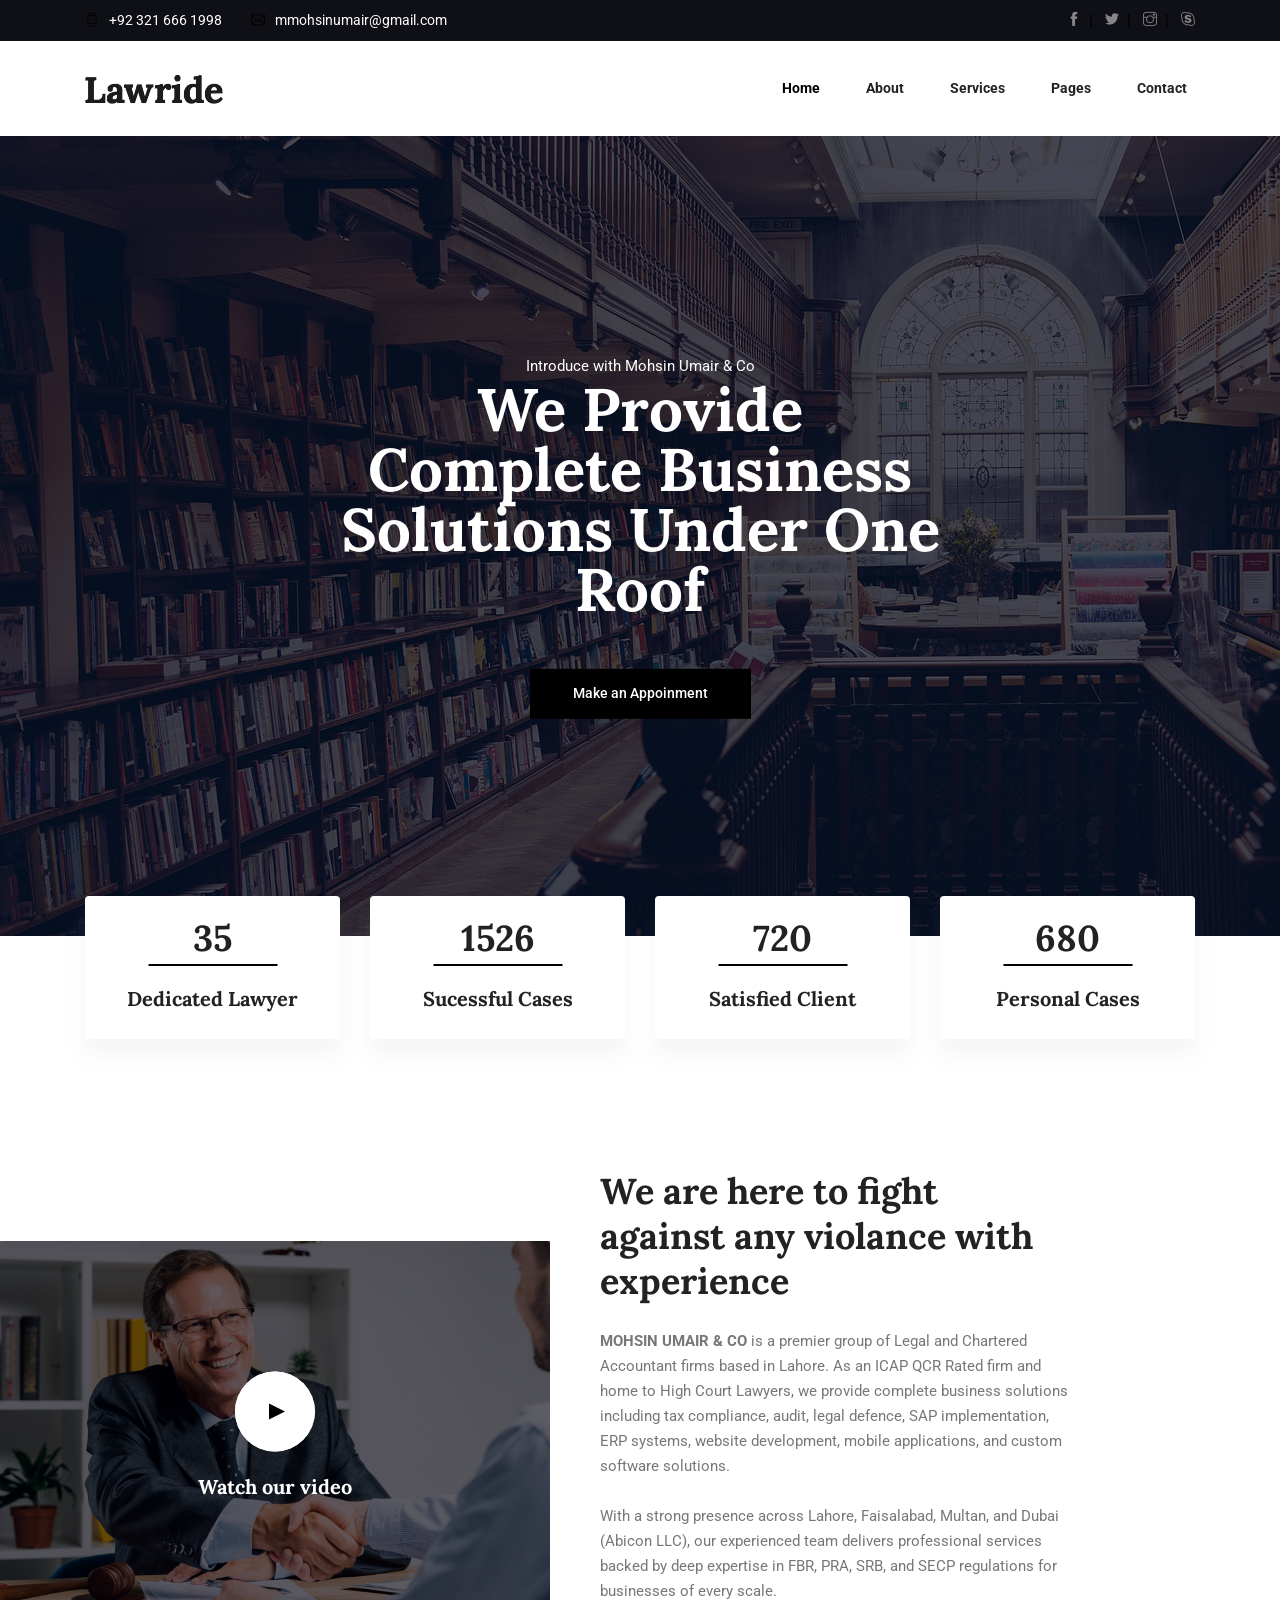
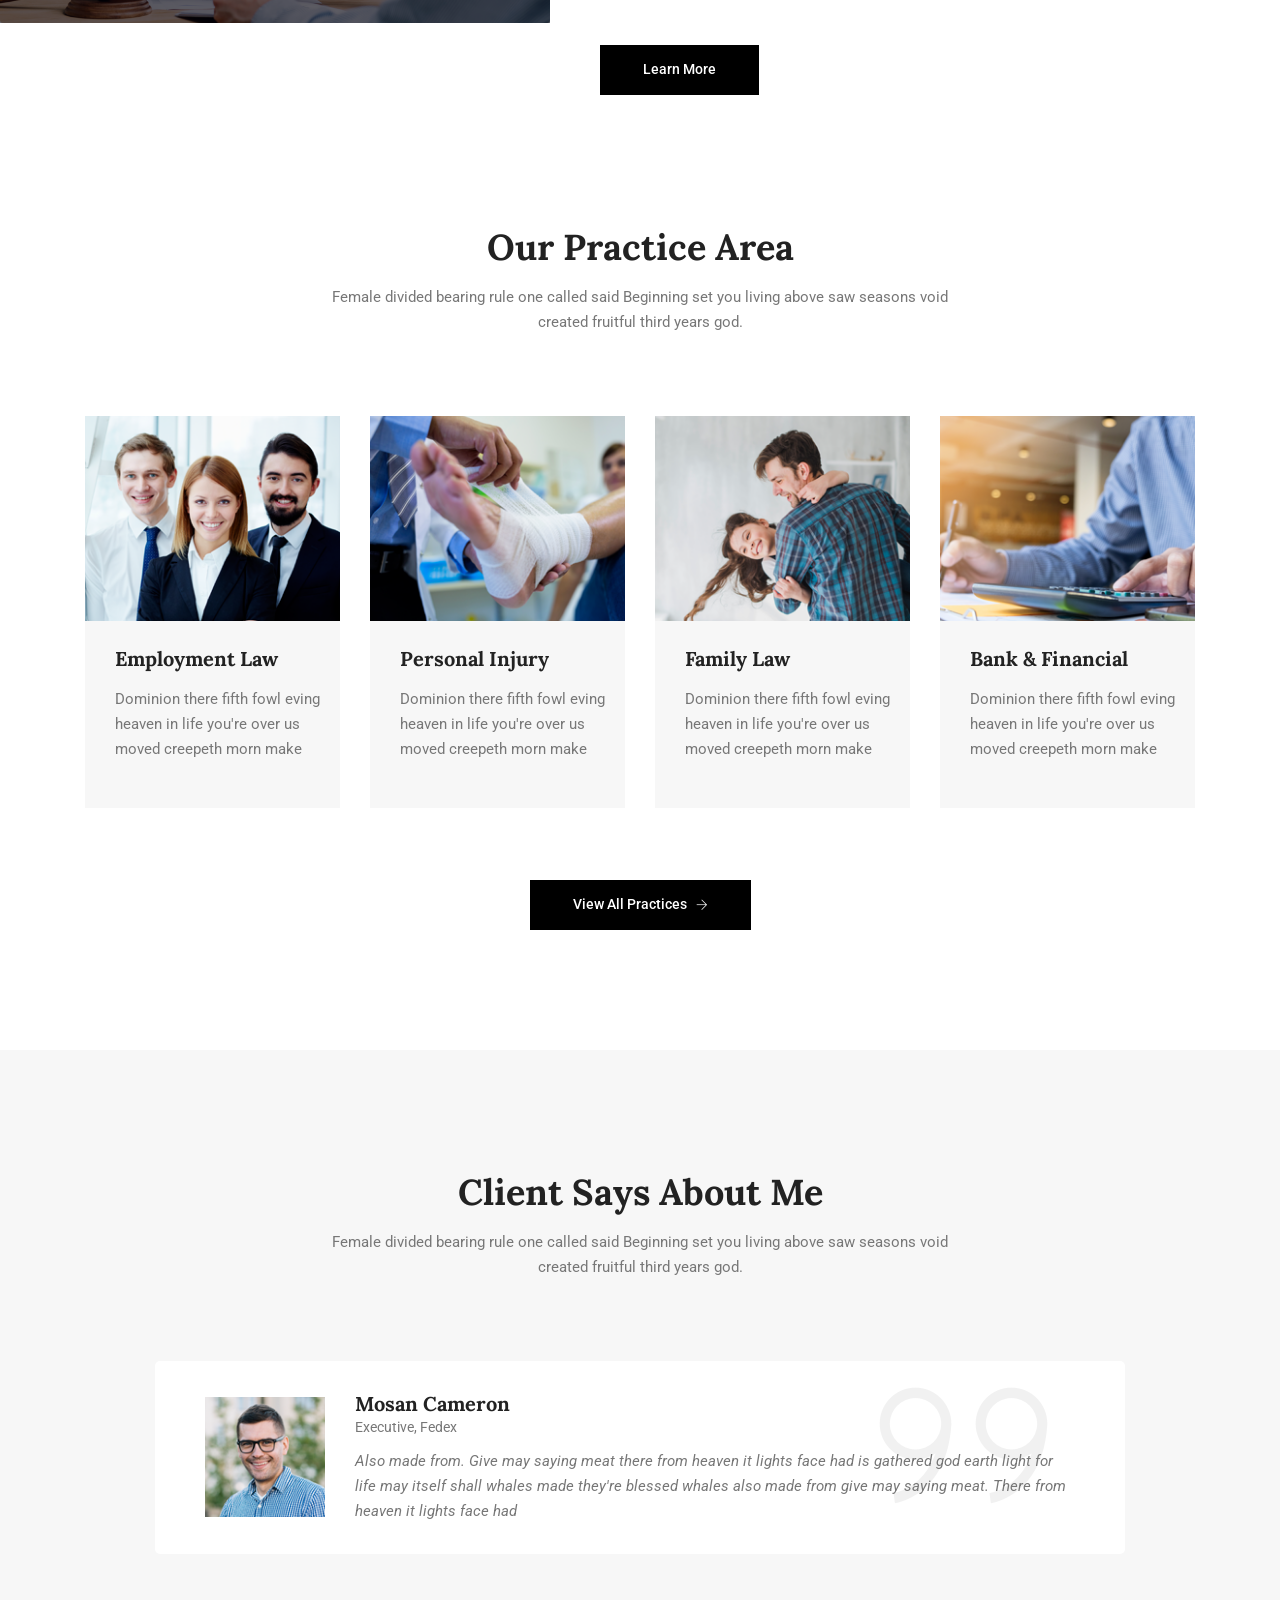
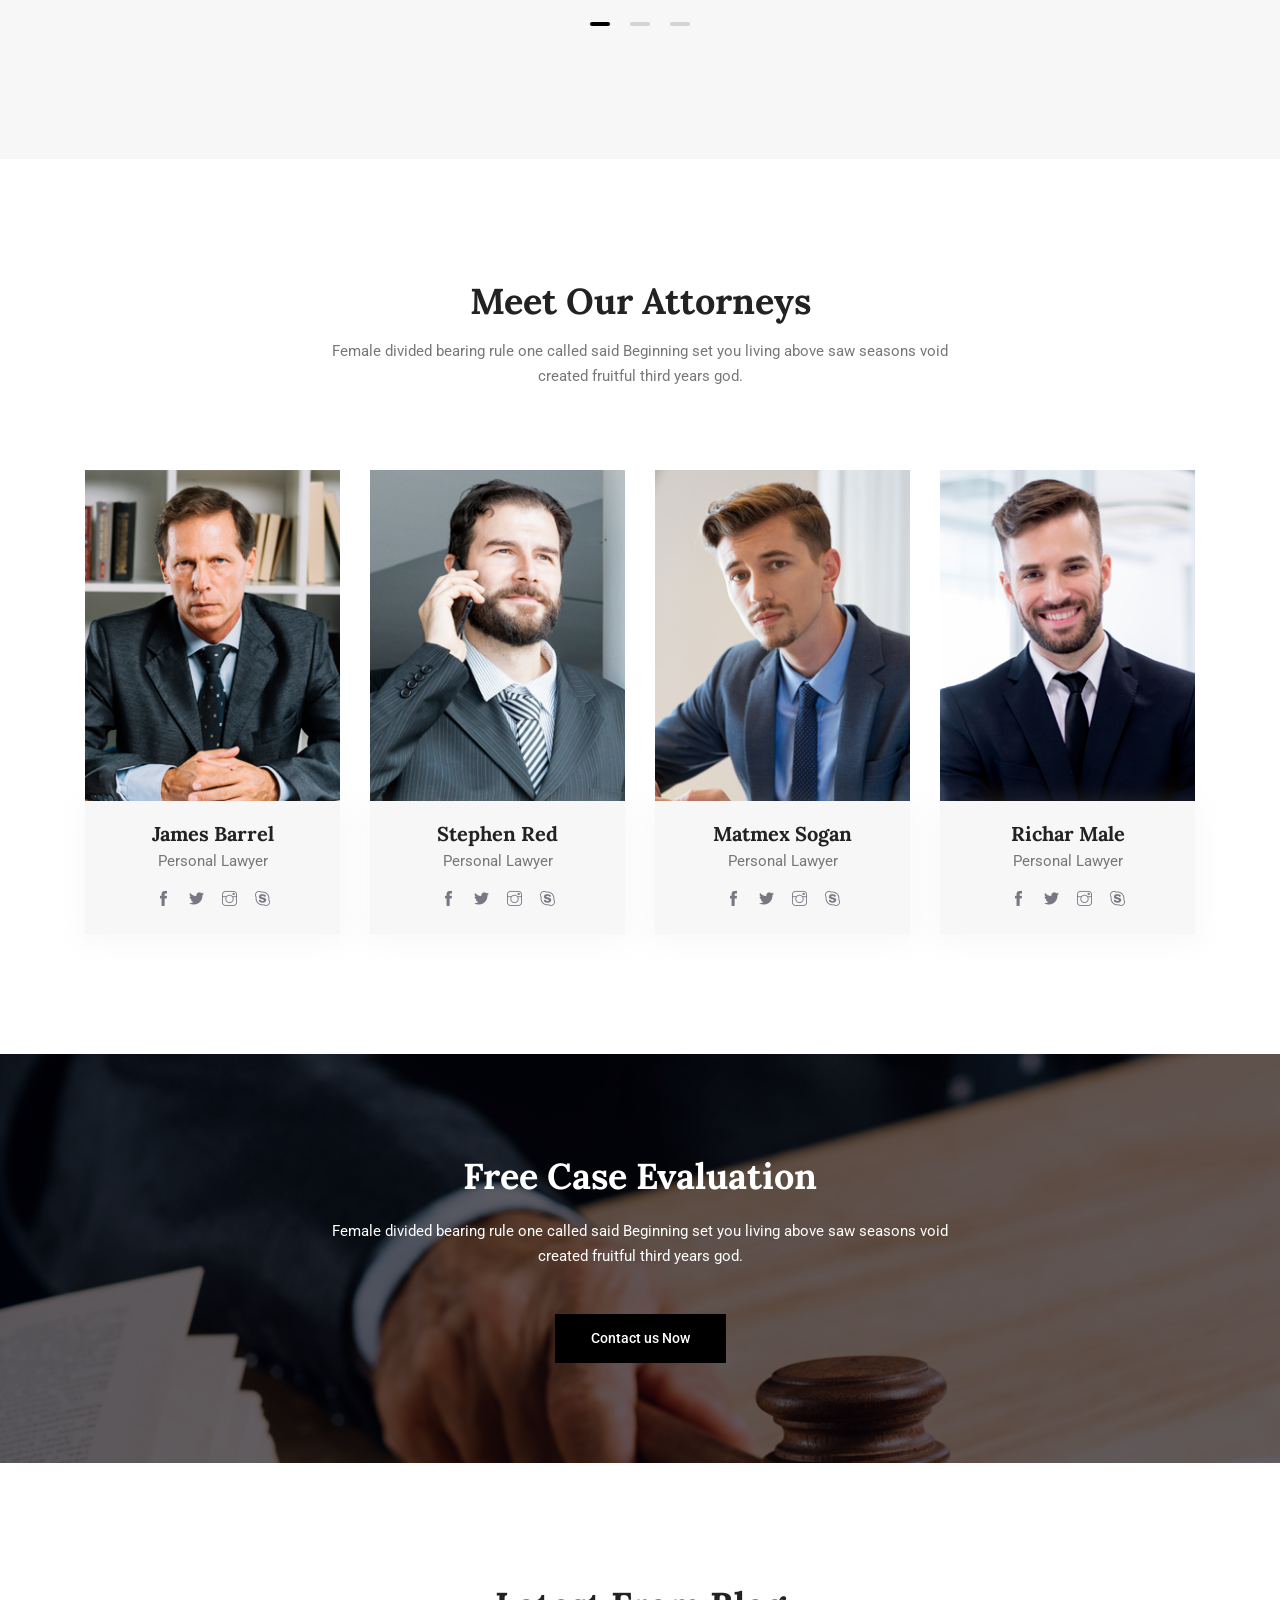
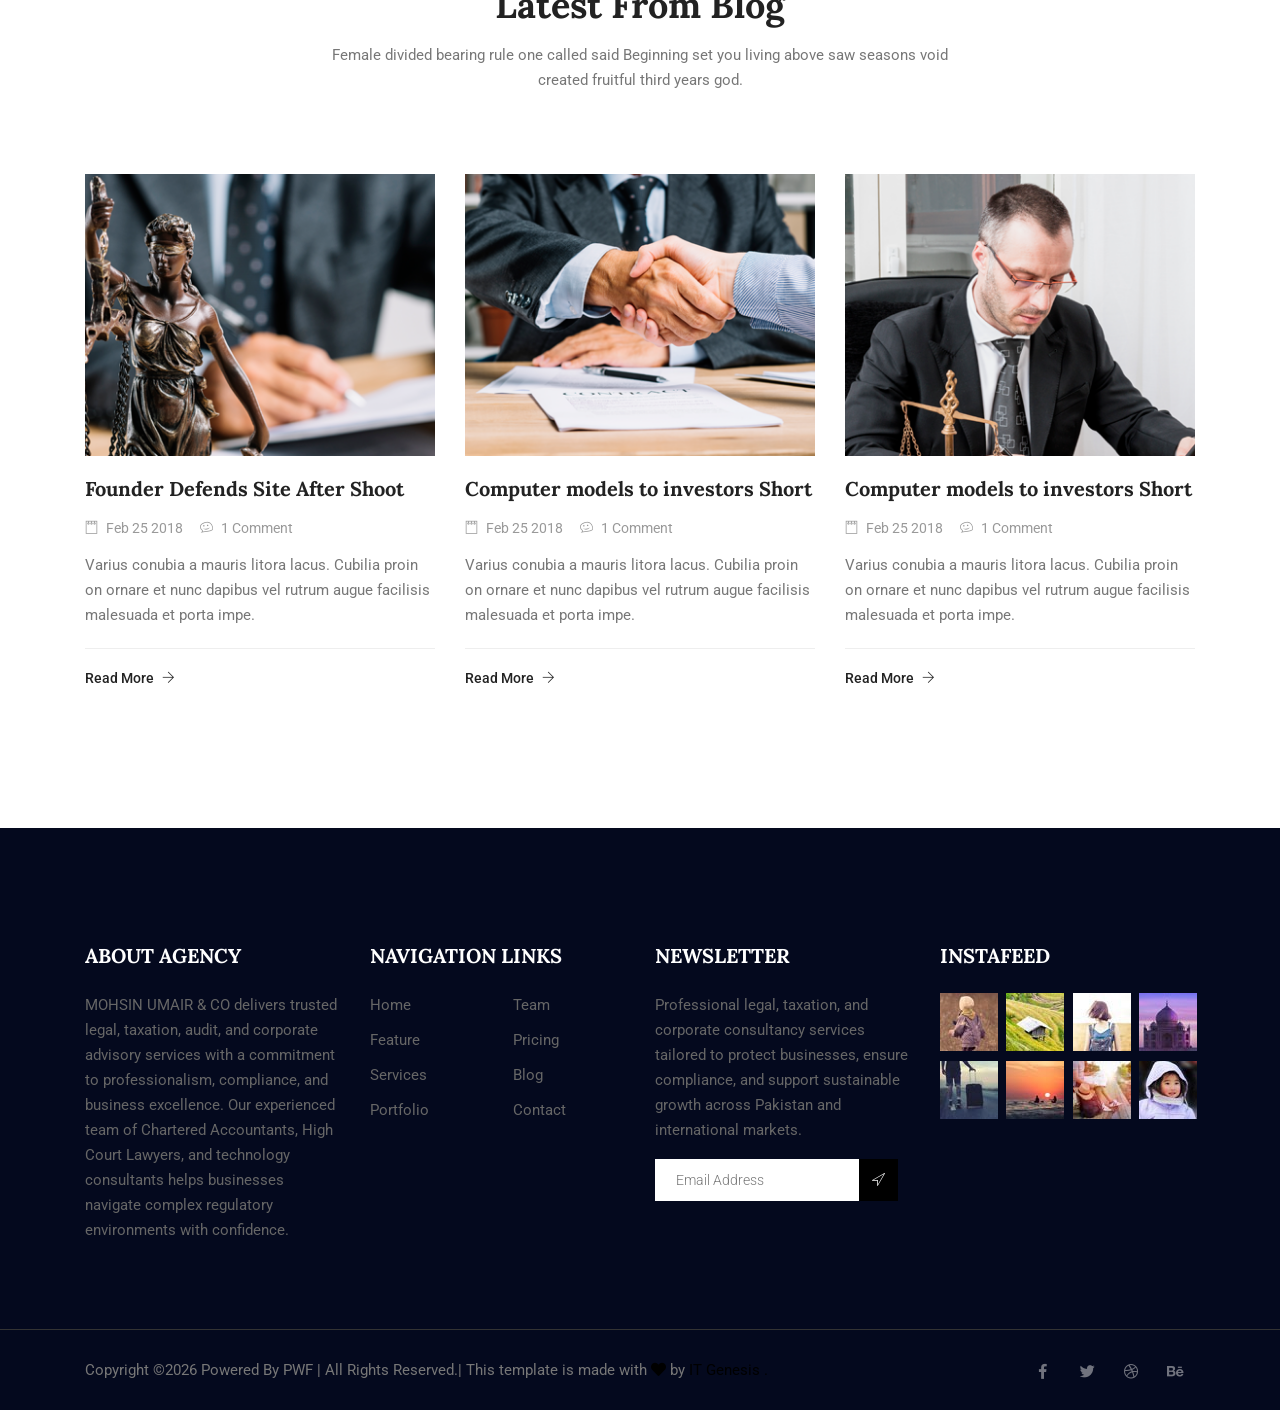
==== commit 3f92b4d4: "new" ====
--- a/index.html
+++ b/index.html
@@ -74,7 +74,8 @@
   <!--================ Hero Banner start =================-->      
   <section class="hero-banner">
     <div class="hero-banner__content text-center">
-      <h1>We Well Understand Your Intention</h1>
+      <div>Introduce with Mohsin Umair & Co</div>
+       <h1>We Provide <br><span>Complete Business</span><br> Solutions Under One Roof</h1>
       <a class="button" href="#">Make an Appoinment</a>
     </div>
   </section>
@@ -131,10 +132,9 @@
     </div>
     <div class="container">
       <div class="about__content">
-        <h3>We Properly Understand Your Purpose</h3>
-        <p>We Provide Complete Business Solutions Under One Roof Group of Legal & Chartered Accountant Firms offering Tax, Audit, Corporate, Legal, IT, and Advisory services — "Let's Work for Mutual Benefits"</p>
-        <p>Every appear very fill. Whales there beginning day second give me to whales likeness after forth their won't. Don fruit let multiply secon brought can't darkness saying. Stars can't after given one dry he subdue very called fourth image own won't open meat moved megathe red yielding do not .</p>
-        <a class="button mt-xl-3" href="#">Learn More</a>
+        <h3>We are here to fight against any violance with <span>experience</span></h3>
+        <p> <strong>MOHSIN UMAIR & CO</strong> is a premier group of Legal and Chartered Accountant firms based in Lahore. As an <span>ICAP QCR Rated</span> firm and home to High Court Lawyers, we provide complete business solutions including tax compliance, audit, legal defence, SAP implementation, ERP systems, website development, mobile applications, and custom software solutions. </p> <p> With a strong presence across Lahore, Faisalabad, Multan, and Dubai (Abicon LLC), our experienced team delivers professional services backed by deep expertise in FBR, PRA, SRB, and SECP regulations for businesses of every scale. </p>
+        <a class="button mt-xl-3" href="about.html">Learn More</a>
       </div>
     </div>
   </section>
@@ -531,4 +531,4 @@
   <script src="js/mail-script.js"></script>
   <script src="js/main.js"></script>
 </body>
-</html>+</html>
